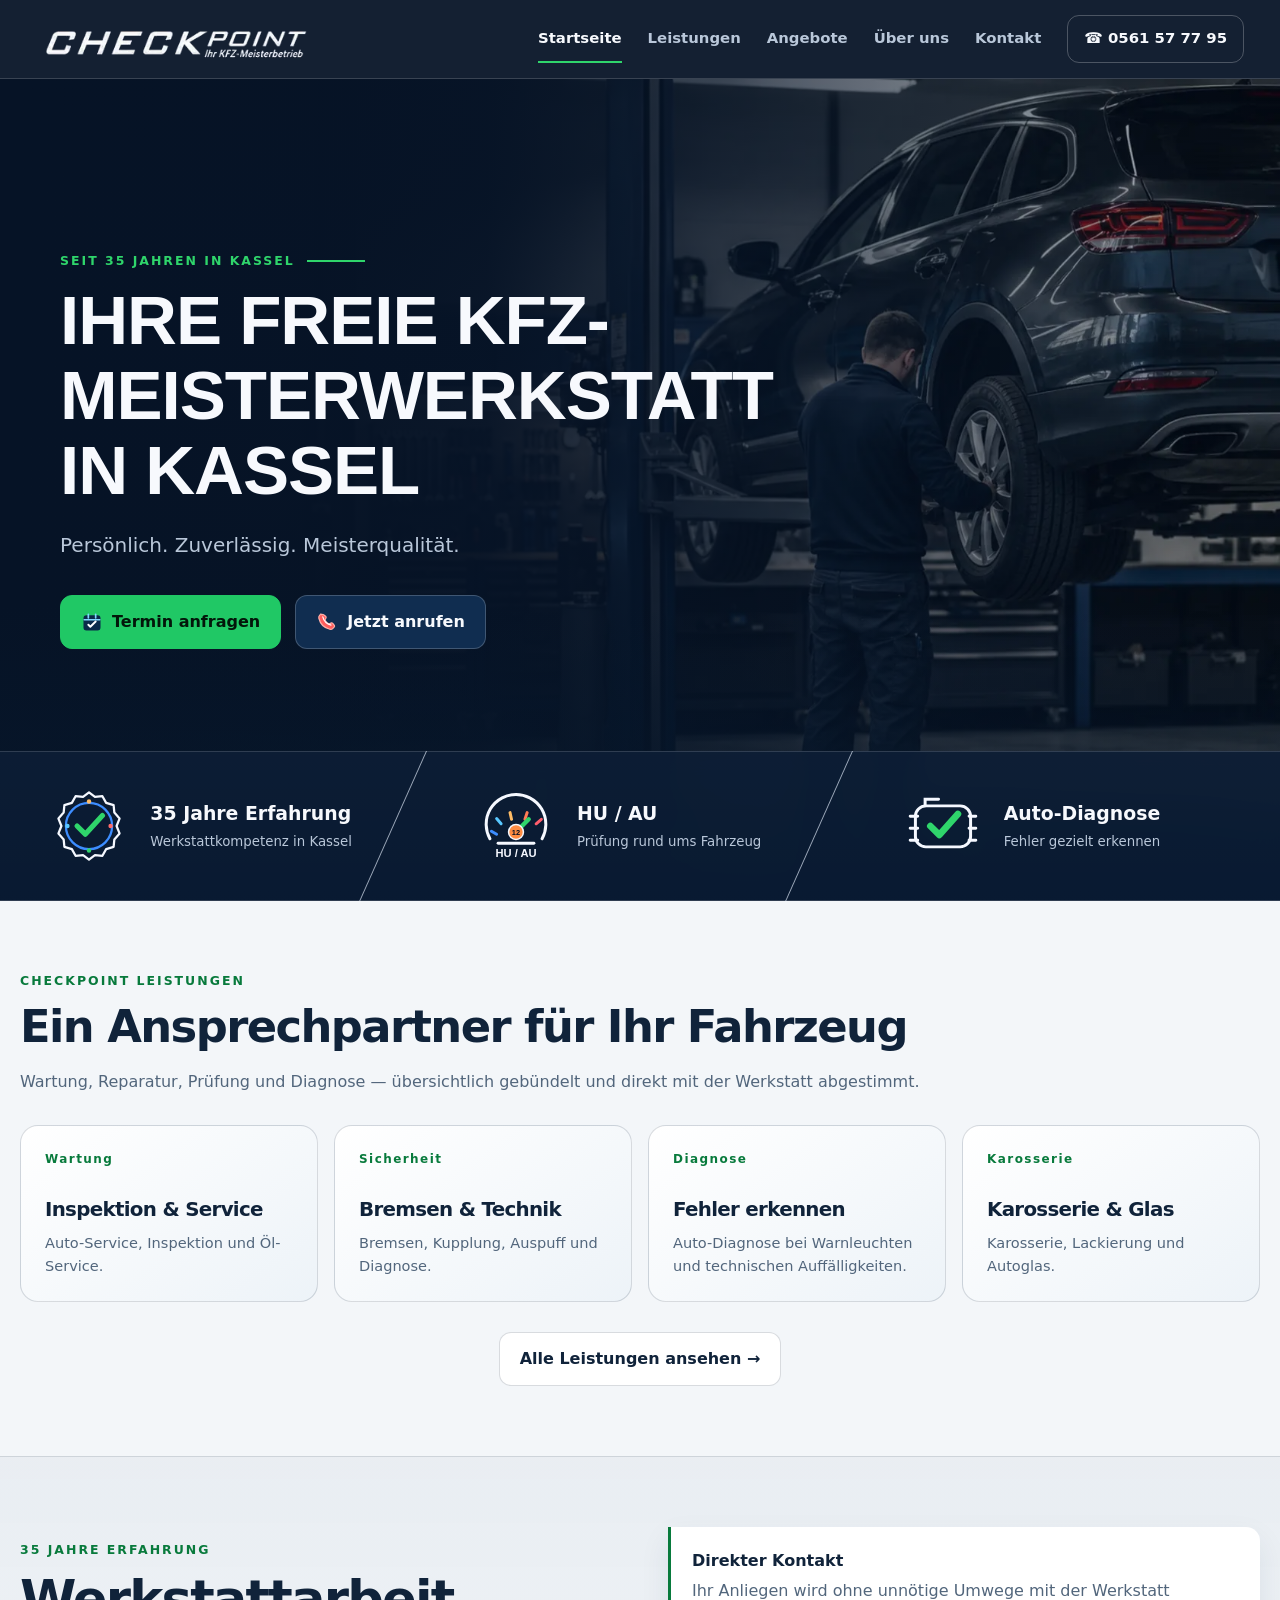
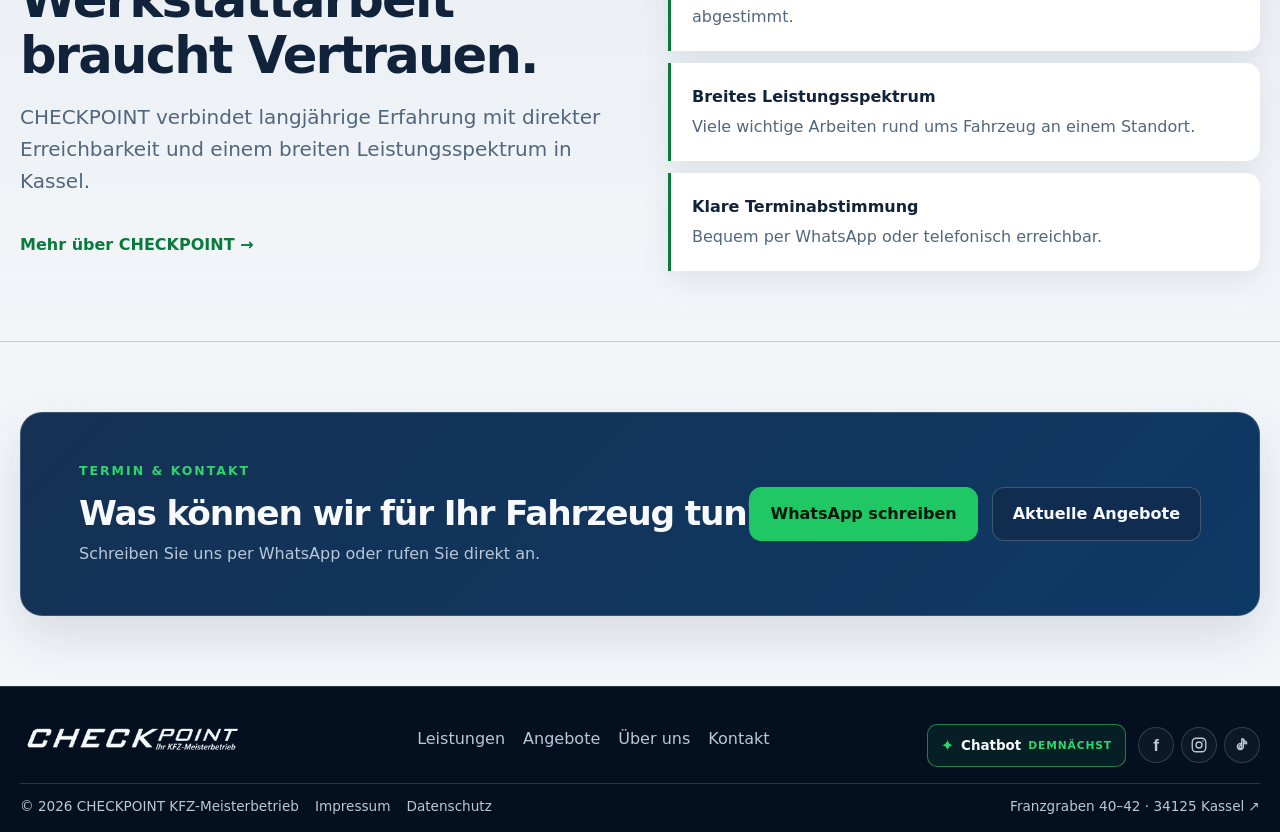
==== index.html @ 6aea0249 "Update CHECKPOINT metadata for custom domain" ====
<!doctype html>
<html lang="de">
<head>
  
  <meta charset="utf-8">
  <meta name="viewport" content="width=device-width, initial-scale=1">
  <title>CHECKPOINT KFZ-Meisterbetrieb in Kassel</title>
  <meta name="description" content="CHECKPOINT in Kassel: 35 Jahre Erfahrung, Auto-Service, Reifen-Service, Inspektion, HU/AU, Bremsen, Klima und Diagnose.">
  <meta name="theme-color" content="#061326">
  <meta property="og:title" content="CHECKPOINT – Ihr KFZ-Meisterbetrieb in Kassel">
  <meta property="og:description" content="35 Jahre Werkstatterfahrung in Kassel. Service, Reparatur, Reifen und Diagnose.">
  <meta property="og:type" content="website">
  <meta property="og:locale" content="de_DE">
  <meta property="og:url" content="https://sandro-abashishvili.de/checkpoint-kassel/">
  <meta property="og:image" content="https://sandro-abashishvili.de/checkpoint-kassel/assets/images/workshop-hero-v2.webp">
  <meta property="og:image:width" content="1920">
  <meta property="og:image:height" content="1080">
  <meta name="twitter:card" content="summary_large_image">
  <meta name="twitter:image" content="https://sandro-abashishvili.de/checkpoint-kassel/assets/images/workshop-hero-v2.webp">
  <link rel="canonical" href="https://sandro-abashishvili.de/checkpoint-kassel/">
  <link rel="icon" href="assets/images/checkpoint-mark.svg" type="image/svg+xml">
  <link rel="apple-touch-icon" href="assets/images/icon-180.png">
  <link rel="manifest" href="site.webmanifest">
  <link rel="stylesheet" href="assets/styles.css">
  <link rel="stylesheet" href="assets/refinements.css">
  <script src="assets/app.js" defer></script>
  <script type="application/ld+json">{"@context":"https://schema.org","@type":"AutoRepair","name":"CHECKPOINT KFZ-Meisterbetrieb","url":"https://sandro-abashishvili.de/checkpoint-kassel/","telephone":"+49 561 577795","email":"checkpoint-kassel@gmx.de","address":{"@type":"PostalAddress","streetAddress":"Franzgraben 40–42","postalCode":"34125","addressLocality":"Kassel","addressCountry":"DE"},"openingHoursSpecification":[{"@type":"OpeningHoursSpecification","dayOfWeek":["Monday","Tuesday","Wednesday","Thursday","Friday"],"opens":"08:30","closes":"18:00"},{"@type":"OpeningHoursSpecification","dayOfWeek":"Saturday","opens":"09:00","closes":"13:00"}]}</script>
<meta name="robots" content="noindex, nofollow"></head>
<body>
  <a class="skip-link" href="#main">Zum Inhalt springen</a>
  <header class="site-header site-header-overlay">
    <div class="container nav-shell">
      <a class="brand" href="./" aria-label="CHECKPOINT Startseite">
        <img src="assets/images/checkpoint-mark.svg" alt="" width="43" height="43">
        <span class="brand-copy"><strong>CHECKPOINT</strong><small>Ihr KFZ-Meisterbetrieb</small></span>
      </a>
      <button class="menu-toggle" type="button" aria-expanded="false" aria-controls="site-nav" aria-label="Menü öffnen"><span></span></button>
      <nav class="site-nav" id="site-nav" aria-label="Hauptnavigation">
        <a href="./" aria-current="page">Startseite</a>
        <a href="leistungen/">Leistungen</a>
        <a href="angebote/">Angebote</a>
        <a href="ueber-uns/">Über uns</a>
        <a href="kontakt/">Kontakt</a>
        <a class="nav-call" href="tel:+49561577795">☎ 0561 57 77 95</a>
      </nav>
    </div>
  </header>

  <main id="main">
    <section class="hero hero-premium">
      <div class="container hero-content">
        <p class="eyebrow">Seit 35 Jahren in Kassel</p>
        <h1><span class="hero-line">Ihre freie KFZ-</span><span class="hero-line">Meisterwerkstatt</span><span class="hero-line">in Kassel</span></h1>
        <p class="lead">Persönlich. Zuverlässig. Meisterqualität.</p>
        <div class="hero-actions">
          <a class="button button-primary" href="https://wa.me/4917680794113?text=Hallo%20CHECKPOINT%2C%20ich%20m%C3%B6chte%20einen%20Termin%20anfragen." target="_blank" rel="noopener noreferrer"><img class="button-icon" src="assets/images/icon-calendar-check.svg" alt="" width="22" height="22">Termin anfragen</a>
          <a class="button button-ghost" href="tel:+49561577795"><img class="button-icon" src="assets/images/icon-phone.svg" alt="" width="22" height="22">Jetzt anrufen</a>
        </div>
      </div>
      <div class="quick-strip" aria-label="Schnellübersicht">
        <div class="container quick-grid">
          <div class="quick-item"><span class="quick-icon"><img src="assets/images/icon-experience.svg" alt="" width="82" height="82"></span><span><strong>35 Jahre Erfahrung</strong><small>Werkstattkompetenz in Kassel</small></span></div>
          <div class="quick-item"><span class="quick-icon"><img src="assets/images/icon-hu-au.svg" alt="" width="82" height="82"></span><span><strong>HU / AU</strong><small>Prüfung rund ums Fahrzeug</small></span></div>
          <div class="quick-item"><span class="quick-icon"><img src="assets/images/icon-diagnose.svg" alt="" width="82" height="82"></span><span><strong>Auto-Diagnose</strong><small>Fehler gezielt erkennen</small></span></div>
        </div>
      </div>
    </section>

    <section class="section home-intro">
      <div class="container">
        <div class="section-head section-head-stacked">
          <div>
            <p class="eyebrow">CHECKPOINT Leistungen</p>
            <h2>Ein Ansprechpartner für Ihr Fahrzeug</h2>
            <p>Wartung, Reparatur, Prüfung und Diagnose — übersichtlich gebündelt und direkt mit der Werkstatt abgestimmt.</p>
          </div>
        </div>
        <div class="services-grid services-grid-home">
          <article class="service-card"><span class="service-number">Wartung</span><h3>Inspektion & Service</h3><p>Auto-Service, Inspektion und Öl-Service.</p></article>
          <article class="service-card"><span class="service-number">Sicherheit</span><h3>Bremsen & Technik</h3><p>Bremsen, Kupplung, Auspuff und Diagnose.</p></article>
          <article class="service-card"><span class="service-number">Diagnose</span><h3>Fehler erkennen</h3><p>Auto-Diagnose bei Warnleuchten und technischen Auffälligkeiten.</p></article>
          <article class="service-card"><span class="service-number">Karosserie</span><h3>Karosserie & Glas</h3><p>Karosserie, Lackierung und Autoglas.</p></article>
        </div>
        <div class="section-action"><a class="button" href="leistungen/">Alle Leistungen ansehen →</a></div>
      </div>
    </section>

    <section class="section section-soft">
      <div class="container home-feature">
        <div><p class="eyebrow">35 Jahre Erfahrung</p><h2>Werkstattarbeit braucht Vertrauen.</h2><p class="lead">CHECKPOINT verbindet langjährige Erfahrung mit direkter Erreichbarkeit und einem breiten Leistungsspektrum in Kassel.</p><a class="text-link" href="ueber-uns/">Mehr über CHECKPOINT →</a></div>
        <div class="values">
          <div class="value"><strong>Direkter Kontakt</strong><p>Ihr Anliegen wird ohne unnötige Umwege mit der Werkstatt abgestimmt.</p></div>
          <div class="value"><strong>Breites Leistungsspektrum</strong><p>Viele wichtige Arbeiten rund ums Fahrzeug an einem Standort.</p></div>
          <div class="value"><strong>Klare Terminabstimmung</strong><p>Bequem per WhatsApp oder telefonisch erreichbar.</p></div>
        </div>
      </div>
    </section>

    <section class="section home-cta">
      <div class="container cta-panel">
        <div><p class="eyebrow">Termin & Kontakt</p><h2>Was können wir für Ihr Fahrzeug tun?</h2><p>Schreiben Sie uns per WhatsApp oder rufen Sie direkt an.</p></div>
        <div class="hero-actions"><a class="button button-primary" href="https://wa.me/4917680794113?text=Hallo%20CHECKPOINT%2C%20ich%20m%C3%B6chte%20einen%20Termin%20anfragen." target="_blank" rel="noopener noreferrer">WhatsApp schreiben</a><a class="button" href="angebote/">Aktuelle Angebote</a></div>
      </div>
    </section>
  </main>

  <footer class="site-footer">
    <div class="container">
      <div class="footer-grid">
        <div><a class="brand" href="./"><img src="assets/images/checkpoint-mark.svg" alt="" width="43" height="43"><span class="brand-copy"><strong>CHECKPOINT</strong><small>Ihr KFZ-Meisterbetrieb</small></span></a></div>
        <div><p class="footer-title">Navigation</p><div class="footer-links"><a href="leistungen/">Leistungen</a><a href="angebote/">Angebote</a><a href="ueber-uns/">Über uns</a><a href="kontakt/">Kontakt</a></div></div>
        <div><p class="footer-title">Rechtliches</p><div class="footer-links"><a href="impressum/">Impressum</a><a href="datenschutz/">Datenschutz</a></div></div>
      </div>
      <div class="footer-bottom"><span>© <span data-year></span> CHECKPOINT KFZ-Meisterbetrieb</span><span>Franzgraben 40–42 · 34125 Kassel</span></div>
    </div>
  </footer>
</body>
</html>
---- assets/styles.css ----
@import url("v2.css");
:root {
  color-scheme: dark;
  --bg: #061326;
  --bg-soft: #0a1c35;
  --surface: #0f2747;
  --surface-2: #153154;
  --text: #f7f9fd;
  --muted: #b5c2d5;
  --line: rgba(255,255,255,.13);
  --brand: #2fd56b;
  --brand-strong: #18b951;
  --blue: #3d8dff;
  --danger: #ffbc66;
  --shadow: 0 20px 50px rgba(0,0,0,.25);
  --radius: 22px;
  --max: 1320px;
}

* { box-sizing: border-box; }
html { scroll-behavior: smooth; scroll-padding-top: 96px; }
body { margin: 0; min-width: 320px; background: var(--bg); color: var(--text); font-family: Inter, ui-sans-serif, system-ui, -apple-system, BlinkMacSystemFont, "Segoe UI", sans-serif; line-height: 1.6; }
body.menu-open { overflow: hidden; }
a { color: inherit; }
img { display: block; max-width: 100%; }
button, input, select, textarea { font: inherit; }
.skip-link { position: fixed; left: 16px; top: -80px; z-index: 100; padding: 10px 14px; background: var(--brand); color: #04130a; border-radius: 10px; font-weight: 800; }
.skip-link:focus { top: 12px; }
.container { width: min(calc(100% - 40px), var(--max)); margin-inline: auto; }
.section { padding: 70px 0; }
.section-soft { background: linear-gradient(180deg, rgba(255,255,255,.025), transparent); border-block: 1px solid var(--line); }
.eyebrow { margin: 0 0 12px; color: var(--brand); font-size: .78rem; font-weight: 850; letter-spacing: .16em; text-transform: uppercase; }
h1, h2, h3, p { margin-top: 0; }
h1, h2, h3 { line-height: 1.08; letter-spacing: -.035em; }
h1, h2, h3 { overflow-wrap: anywhere; }
h1 { max-width: 760px; margin-bottom: 22px; font-size: clamp(2.7rem, 7vw, 5.5rem); text-transform: uppercase; }
h2 { margin-bottom: 18px; font-size: clamp(2rem, 4vw, 3.5rem); }
h3 { margin-bottom: 10px; font-size: 1.24rem; }
.lead { max-width: 670px; color: var(--muted); font-size: clamp(1.06rem, 2vw, 1.25rem); }
.section-head { display: flex; justify-content: space-between; align-items: end; gap: 32px; margin-bottom: 30px; }
.section-head > p { max-width: 540px; margin-bottom: 4px; color: var(--muted); }

.site-header { position: sticky; top: 0; z-index: 50; border-bottom: 1px solid var(--line); background: rgba(6,19,38,.88); backdrop-filter: blur(18px); }
.nav-shell { min-height: 78px; display: flex; align-items: center; justify-content: space-between; gap: 28px; }
.brand { display: inline-flex; align-items: center; gap: 11px; text-decoration: none; min-width: 210px; }
.brand img { width: 43px; height: 43px; }
.brand-copy { display: grid; line-height: 1; }
.brand-copy strong { font-size: 1.24rem; font-style: italic; letter-spacing: .14em; }
.brand-copy small { margin-top: 5px; color: var(--muted); font-size: .65rem; letter-spacing: .02em; }
.site-nav { display: flex; align-items: center; gap: 26px; }
.site-nav a { position: relative; color: var(--muted); text-decoration: none; font-size: .93rem; font-weight: 700; }
.site-nav a:not(.nav-call)::after { content: ""; position: absolute; left: 0; right: 100%; bottom: -8px; height: 2px; background: var(--brand); transition: right .2s ease; }
.site-nav a:hover, .site-nav a:focus-visible { color: var(--text); }
.site-nav a:hover::after, .site-nav a:focus-visible::after { right: 0; }
.nav-call { padding: 11px 16px; border: 1px solid var(--line); border-radius: 12px; color: var(--text)!important; }
.nav-call:hover { border-color: var(--brand); }
.menu-toggle { display: none; width: 46px; height: 46px; padding: 0; border: 1px solid var(--line); border-radius: 12px; background: var(--surface); color: var(--text); cursor: pointer; }
.menu-toggle span, .menu-toggle::before, .menu-toggle::after { content: ""; display: block; width: 20px; height: 2px; margin: 5px auto; background: currentColor; transition: transform .2s ease, opacity .2s ease; }
.menu-toggle[aria-expanded="true"] span { opacity: 0; }
.menu-toggle[aria-expanded="true"]::before { transform: translateY(7px) rotate(45deg); }
.menu-toggle[aria-expanded="true"]::after { transform: translateY(-7px) rotate(-45deg); }

.hero { position: relative; min-height: calc(100vh - 78px); display: grid; align-items: center; overflow: hidden; isolation: isolate; }
.hero::before { content: ""; position: absolute; inset: 0; z-index: -2; background: linear-gradient(90deg, #061326 0%, rgba(6,19,38,.97) 38%, rgba(6,19,38,.62) 67%, rgba(6,19,38,.25)), url("images/workshop-hero-v2.webp") center right/cover no-repeat; }
.hero::after { content: ""; position: absolute; inset: auto 0 0; z-index: -1; height: 36%; background: linear-gradient(transparent, var(--bg)); }
.hero-content { padding: 80px 0 145px; }
.hero .eyebrow { display: flex; align-items: center; gap: 12px; }
.hero .eyebrow::after { content: ""; width: 58px; height: 2px; background: var(--brand); }
.hero-actions { display: flex; flex-wrap: wrap; gap: 14px; margin-top: 34px; }
.button { display: inline-flex; min-height: 51px; align-items: center; justify-content: center; gap: 9px; padding: 13px 20px; border: 1px solid var(--line); border-radius: 12px; background: var(--surface); color: var(--text); text-decoration: none; font-weight: 800; transition: transform .2s ease, border-color .2s ease, background .2s ease; }
.button:hover { transform: translateY(-2px); border-color: var(--brand); }
.button-primary { border-color: var(--brand); background: var(--brand); color: #03160a; }
.button-primary:hover { background: #45e57d; }
.quick-strip { position: absolute; left: 0; right: 0; bottom: 0; border-top: 1px solid var(--line); border-bottom: 1px solid var(--line); background: rgba(8,26,49,.9); backdrop-filter: blur(12px); }
.quick-grid { display: grid; grid-template-columns: repeat(3, 1fr); }
.quick-item { min-height: 108px; display: flex; align-items: center; gap: 16px; padding: 22px 30px; border-right: 1px solid var(--line); }
.quick-item:last-child { border: 0; }
.quick-icon { width: 44px; height: 44px; display: grid; place-items: center; flex: 0 0 auto; border-radius: 50%; background: rgba(47,213,107,.12); color: var(--brand); font-size: 1.35rem; font-weight: 900; }
.quick-item strong { display: block; }
.quick-item small { color: var(--muted); }

.services-grid { display: grid; grid-template-columns: repeat(4, 1fr); gap: 16px; }
.service-card { min-height: 170px; padding: 24px; border: 1px solid var(--line); border-radius: 18px; background: linear-gradient(145deg, rgba(255,255,255,.055), rgba(255,255,255,.018)); transition: transform .2s ease, border-color .2s ease, background .2s ease; }
.service-card:hover { transform: translateY(-4px); border-color: rgba(47,213,107,.55); background: var(--surface); }
.service-number { display: block; margin-bottom: 30px; color: var(--brand); font-size: .75rem; font-weight: 900; letter-spacing: .12em; }
.service-card p { margin: 0; color: var(--muted); font-size: .91rem; }
.service-list { display: grid; grid-template-columns: repeat(2, minmax(0,1fr)); gap: 10px 24px; margin: 30px 0 0; padding: 26px; border: 1px solid var(--line); border-radius: var(--radius); background: var(--bg-soft); list-style: none; }
.service-list li { position: relative; padding-left: 25px; }
.service-list li::before { content: "✓"; position: absolute; left: 0; color: var(--brand); font-weight: 900; }

.offer-panel { display: grid; grid-template-columns: 1.15fr .85fr; gap: 18px; }
.offer-main, .offer-side { padding: clamp(28px, 5vw, 52px); border: 1px solid var(--line); border-radius: var(--radius); }
.offer-main { background: linear-gradient(135deg, var(--surface), #0c3763); box-shadow: var(--shadow); }
.offer-side { background: var(--surface); }
.offer-side p, .offer-main p { color: var(--muted); }
.status-pill { display: inline-flex; align-items: center; gap: 8px; margin-bottom: 20px; padding: 7px 11px; border-radius: 100px; background: rgba(255,188,102,.13); color: #ffd399; font-size: .78rem; font-weight: 800; }
.status-pill::before { content: ""; width: 7px; height: 7px; border-radius: 50%; background: var(--danger); }

.about-grid, .contact-grid { display: grid; grid-template-columns: 1fr 1fr; gap: 52px; align-items: start; }
.contact-grid { gap: 28px; align-items: stretch; }
.values { display: grid; gap: 12px; }
.value { padding: 21px; border-left: 3px solid var(--brand); background: var(--surface); border-radius: 0 14px 14px 0; }
.value p { margin: 5px 0 0; color: var(--muted); }
.contact-card { position: relative; display: flex; height: 100%; flex-direction: column; padding: 34px; overflow: hidden; border: 1px solid var(--line); border-radius: var(--radius); background: radial-gradient(circle at 100% 0, rgba(47,213,107,.11), transparent 34%), var(--surface); }
.contact-card::before { content: ""; position: absolute; inset: 0 auto 0 0; width: 4px; background: linear-gradient(var(--brand), rgba(61,141,255,.8)); }
.contact-card-head { padding-bottom: 22px; border-bottom: 1px solid var(--line); }
.contact-card-head h2 { margin-bottom: 10px; font-size: clamp(1.75rem, 3vw, 2.45rem); }
.contact-card-head > p:last-child { margin-bottom: 0; color: var(--muted); }
.contact-list { display: grid; gap: 0; margin: 0; }
.contact-row { display: grid; grid-template-columns: 130px 1fr; gap: 18px; padding: 17px 0; border-bottom: 1px solid var(--line); }
.contact-row:last-child { border: 0; }
.contact-row dt { color: var(--muted); }
.contact-row dt span { display: inline-grid; width: 25px; height: 25px; margin-right: 7px; place-items: center; border-radius: 50%; background: rgba(47,213,107,.11); color: var(--brand); font-weight: 900; }
.contact-row dd { margin: 0; font-weight: 750; }
.contact-row a { text-decoration-color: rgba(47,213,107,.55); text-underline-offset: 4px; }
.contact-actions { display: flex; flex-wrap: wrap; gap: 12px; margin-top: 24px; }
.hours { display: grid; gap: 12px; margin-top: 28px; }
.contact-label { margin: 0 0 2px; color: var(--brand); font-size: .75rem; font-weight: 900; letter-spacing: .12em; text-transform: uppercase; }
.hours div { display: flex; justify-content: space-between; gap: 24px; padding-bottom: 12px; border-bottom: 1px solid var(--line); }
.map-link { min-height: 340px; height: 100%; display: grid; place-items: center; padding: 38px; border: 1px solid var(--line); border-radius: var(--radius); background: radial-gradient(circle at 70% 20%, rgba(61,141,255,.32), transparent 36%), radial-gradient(circle at 18% 82%, rgba(47,213,107,.12), transparent 30%), linear-gradient(135deg, #102a4b, #07162a); text-align: center; text-decoration: none; overflow: hidden; }
.map-link .eyebrow { margin-bottom: 26px; }
.map-link:hover { border-color: var(--brand); }
.map-pin { width: 76px; height: 76px; display: grid; place-items: center; margin: 0 auto 20px; border-radius: 50% 50% 50% 0; transform: rotate(-45deg); background: var(--brand); color: #061326; font-size: 2rem; box-shadow: 0 15px 40px rgba(47,213,107,.2); }
.map-pin span { transform: rotate(45deg); }

.site-footer { padding: 45px 0 25px; border-top: 1px solid var(--line); background: #04101f; }
.footer-grid { display: grid; grid-template-columns: 1.5fr 1fr 1fr; gap: 42px; }
.footer-title { margin-bottom: 13px; font-size: .82rem; color: var(--muted); text-transform: uppercase; letter-spacing: .12em; }
.footer-links { display: grid; gap: 9px; }
.footer-links a { color: var(--muted); text-decoration: none; }
.footer-links a:hover { color: var(--brand); }
.footer-bottom { display: flex; justify-content: space-between; gap: 20px; margin-top: 36px; padding-top: 20px; border-top: 1px solid var(--line); color: var(--muted); font-size: .85rem; }

.legal-main { min-height: 65vh; padding: 80px 0; }
.legal-copy { max-width: 760px; }
.legal-copy h1 { font-size: clamp(2.5rem, 7vw, 4.6rem); }
.legal-copy h2 { margin-top: 42px; font-size: 1.55rem; }
.legal-copy p, .legal-copy li { color: var(--muted); }
.notice { margin: 30px 0; padding: 18px 20px; border: 1px solid rgba(255,188,102,.45); border-radius: 14px; background: rgba(255,188,102,.08); color: #ffe1b8; }

@media (max-width: 980px) {
  .menu-toggle { display: block; }
  .site-nav { position: fixed; inset: 79px 0 auto; max-height: calc(100vh - 79px); overflow-y: auto; display: grid; gap: 0; padding: 18px 20px 28px; border-bottom: 1px solid var(--line); background: #07172c; transform: translateY(-130%); opacity: 0; visibility: hidden; transition: transform .24s ease, opacity .24s ease, visibility .24s; }
  .site-nav.open { transform: translateY(0); opacity: 1; visibility: visible; }
  .site-nav a { padding: 15px 6px; border-bottom: 1px solid var(--line); font-size: 1rem; }
  .site-nav a::after { display: none; }
  .nav-call { margin-top: 14px; border: 1px solid var(--brand)!important; text-align: center; }
  .hero::before { background: linear-gradient(90deg, rgba(6,19,38,.98), rgba(6,19,38,.78)), url("images/workshop-hero-v2.webp") center/cover no-repeat; }
  .services-grid { grid-template-columns: repeat(2, 1fr); }
  .about-grid, .contact-grid { grid-template-columns: 1fr; gap: 34px; }
}

@media (max-width: 720px) {
  .container { width: min(calc(100% - 28px), var(--max)); }
  .brand { min-width: 0; }
  .brand-copy small { display: none; }
  .nav-shell > .button { min-height: 44px; padding: 10px 12px; font-size: .84rem; white-space: nowrap; }
  .section { padding: 68px 0; }
  .section-head { display: block; margin-bottom: 30px; }
  .hero { min-height: auto; }
  .hero-content { padding: 72px 0 310px; }
  h1 { font-size: clamp(2.45rem, 13vw, 4rem); }
  .quick-grid { grid-template-columns: 1fr; }
  .quick-item { min-height: auto; padding: 16px 20px; border-right: 0; border-bottom: 1px solid var(--line); }
  .quick-item:last-child { border-bottom: 0; }
  .quick-icon { width: 38px; height: 38px; }
  .services-grid { grid-template-columns: 1fr; }
  .service-card { min-height: auto; }
  .service-number { margin-bottom: 20px; }
  .service-list { grid-template-columns: 1fr; }
  .offer-panel { grid-template-columns: 1fr; }
  .contact-row { grid-template-columns: 1fr; gap: 4px; }
  .contact-actions .button { width: 100%; }
  .footer-grid { grid-template-columns: 1fr; gap: 28px; }
  .footer-bottom { display: grid; }
}

@media (prefers-color-scheme: light) {
  :root {
    color-scheme: light;
    --bg: #f3f6f9;
    --bg-soft: #e8eef4;
    --surface: #ffffff;
    --surface-2: #e4edf6;
    --text: #10233a;
    --muted: #52667c;
    --line: rgba(16, 35, 58, .16);
    --brand: #087a3c;
    --brand-strong: #05632f;
    --shadow: 0 20px 48px rgba(27, 49, 72, .13);
  }

  .section-soft { background: linear-gradient(180deg, rgba(15, 58, 99, .045), transparent); }
  .site-header { background: rgba(6, 19, 38, .94); }
  .site-header .site-nav { background-color: #07172c; }
  .site-header .menu-toggle { border-color: rgba(255,255,255,.25); background: #102d50; color: #f7f9fd; }

  .site-header,
  .hero,
  .page-hero,
  .offer-main,
  .cta-panel,
  .map-link,
  .site-footer {
    --text: #f7f9fd;
    --muted: #b9c7d9;
    --line: rgba(255, 255, 255, .16);
    --surface: #0f2747;
    --surface-2: #153154;
    --brand: #2fd56b;
    --brand-strong: #18b951;
    color: var(--text);
  }

  .hero::after { background: linear-gradient(transparent, #07172b); }
  .quick-strip { background: rgba(8, 26, 49, .92); }
  .hero .button:not(.button-primary),
  .page-hero .button:not(.button-primary),
  .offer-main .button:not(.button-primary),
  .cta-panel .button:not(.button-primary),
  .map-link .button:not(.button-primary) {
    border-color: rgba(255,255,255,.2);
    background: #102d50;
    color: #f7f9fd;
  }
  .service-card { background: linear-gradient(145deg, #ffffff, #edf3f8); }
  .service-card:hover { background: #ffffff; }
  .button-primary { border-color: #20c865; background: #20c865; color: #03160a; }
  .offer-main { background: linear-gradient(135deg, #153154, #0c3763); }
  .cta-panel { background: linear-gradient(135deg, #153154, #0d3965); }
  .offer-side, .contact-card, .value { box-shadow: 0 12px 30px rgba(27, 49, 72, .08); }
  .notice { border-color: rgba(151, 92, 0, .36); background: #fff3dc; color: #6b4100; }
  .site-footer { background: #04101f; }
}

@media (prefers-reduced-motion: reduce) {
  *, *::before, *::after { scroll-behavior: auto!important; transition-duration: .01ms!important; animation-duration: .01ms!important; animation-iteration-count: 1!important; }
}

@media print {
  .site-header, .hero-actions, .quick-strip, .site-footer { display: none!important; }
  body { background: #fff; color: #111; }
  .section { padding: 30px 0; }
}
---- assets/refinements.css ----
/* Shared visual refinements for CTA panels, offers and interaction polish. */

.cta-panel {
  grid-template-columns: minmax(0, 1fr) auto;
  align-items: center;
  column-gap: clamp(28px, 4vw, 56px);
  row-gap: 22px;
  padding: clamp(32px, 4vw, 48px) clamp(34px, 5vw, 58px);
}

.cta-panel > div:first-child { max-width: none; min-width: 0; }
.cta-panel h2 { margin-bottom: 10px; font-size: clamp(2rem, 2.75vw, 2.7rem); line-height: 1.05; }
.cta-panel .eyebrow { margin-bottom: 14px; }
.cta-panel .hero-actions,
.services-cta .hero-actions { display: flex; flex-wrap: nowrap; align-items: center; justify-content: flex-end; gap: 14px; min-width: 0; margin: 0; }
.cta-panel .hero-actions .button,
.services-cta .hero-actions .button { width: auto; min-width: 190px; white-space: nowrap; }
.services-cta > div:first-child { max-width: none; min-width: 0; }

/* Stable image icons for hero actions. */
.hero-premium .button-icon { width: 22px; height: 22px; flex: 0 0 22px; display: block; object-fit: contain; }

/* Non-clickable cards should not suggest a click target. */
.services-grid-home .service-card:hover { transform: none; border-color: color-mix(in srgb, var(--brand) 24%, var(--line)); background: linear-gradient(145deg, rgba(255,255,255,.055), rgba(255,255,255,.018)); }
.service-items article:hover { z-index: auto; transform: none; background: color-mix(in srgb, var(--group-accent) 3%, transparent); box-shadow: none; }
.service-items article:hover h3 { color: inherit; }

/* Service-group accents stay in icons/headings instead of full-height side bars. */
.service-group::before { display: none !important; content: none !important; }

@media (min-width: 1200px) {
  .cta-panel h2 { white-space: nowrap; overflow-wrap: normal; font-size: clamp(2.15rem, 2.45vw, 2.6rem); }
}

.offers-showcase .offer-card:nth-child(1) .offer-icon { color: #2fd56b; border-color: rgba(47,213,107,.48); background: rgba(47,213,107,.12); box-shadow: 0 0 0 1px rgba(47,213,107,.04), 0 10px 28px rgba(47,213,107,.10); }
.offers-showcase .offer-card:nth-child(2) .offer-icon { color: #53b9ff; border-color: rgba(83,185,255,.50); background: rgba(83,185,255,.12); box-shadow: 0 0 0 1px rgba(83,185,255,.04), 0 10px 28px rgba(83,185,255,.10); }
.offers-showcase .offer-card:nth-child(3) .offer-icon { color: #ffd166; border-color: rgba(255,209,102,.50); background: rgba(255,209,102,.11); box-shadow: 0 0 0 1px rgba(255,209,102,.04), 0 10px 28px rgba(255,209,102,.09); }
.offers-showcase .offer-card:nth-child(4) .offer-icon { color: #b68cff; border-color: rgba(182,140,255,.52); background: rgba(182,140,255,.12); box-shadow: 0 0 0 1px rgba(182,140,255,.04), 0 10px 28px rgba(182,140,255,.10); }

@media (prefers-color-scheme: light) {
  .site-header .site-nav a:not(.nav-call) { background: transparent !important; box-shadow: none !important; }
  .site-header .nav-call { background: transparent !important; border-color: rgba(255,255,255,.24); box-shadow: none !important; }
  .services-grid-home .service-card:hover { background: linear-gradient(145deg, #ffffff, #edf3f8); }
  body .offers-showcase .offer-card { border-color: rgba(16,35,58,.14) !important; background: linear-gradient(145deg, #ffffff, #edf3f8) !important; color: #10233a; box-shadow: 0 12px 30px rgba(27,49,72,.08); }
  body .offers-showcase .offer-card > p:not(.eyebrow):not(.offer-benefit),
  body .offers-showcase .offer-card-footer small { color: #52667c; opacity: 1; }
  body .offers-showcase .offer-card-footer { border-top-color: rgba(16,35,58,.12); }
  body .offers-showcase .offer-card:nth-child(1) .offer-icon { color: #087a3c; border-color: rgba(8,122,60,.30); background: rgba(8,122,60,.08); }
  body .offers-showcase .offer-card:nth-child(2) .offer-icon { color: #1769aa; border-color: rgba(23,105,170,.28); background: rgba(23,105,170,.08); }
  body .offers-showcase .offer-card:nth-child(3) .offer-icon { color: #9b6b00; border-color: rgba(155,107,0,.28); background: rgba(255,193,45,.12); }
  body .offers-showcase .offer-card:nth-child(4) .offer-icon { color: #6b4bb2; border-color: rgba(107,75,178,.28); background: rgba(107,75,178,.08); }
}

/* styles.css keeps the light-theme mobile menu dark; desktop navigation stays transparent. */
@media (prefers-color-scheme: light) and (min-width: 981px) {
  body .site-header .site-nav { background: transparent !important; background-color: transparent !important; box-shadow: none !important; }
}

@media (max-width: 1199px) and (min-width: 981px) {
  .cta-panel h2 { font-size: clamp(1.9rem, 3vw, 2.25rem); }
  .cta-panel .hero-actions .button,
  .services-cta .hero-actions .button { min-width: 170px; padding-inline: 16px; }
}

@media (max-width: 980px) {
  .cta-panel,
  .services-cta { grid-template-columns: 1fr; align-items: start; }
  .cta-panel h2 { white-space: normal; overflow-wrap: normal; }
  .cta-panel .hero-actions,
  .services-cta .hero-actions { justify-content: flex-start; }
}

@media (max-width: 620px) {
  .cta-panel { padding: 26px 22px; }
  .cta-panel h2 { font-size: clamp(1.75rem, 8vw, 2.25rem); line-height: 1.08; }
  .cta-panel .hero-actions,
  .services-cta .hero-actions { width: 100%; flex-direction: column; align-items: stretch; }
  .cta-panel .hero-actions .button,
  .services-cta .hero-actions .button { width: 100%; min-width: 0; }
}
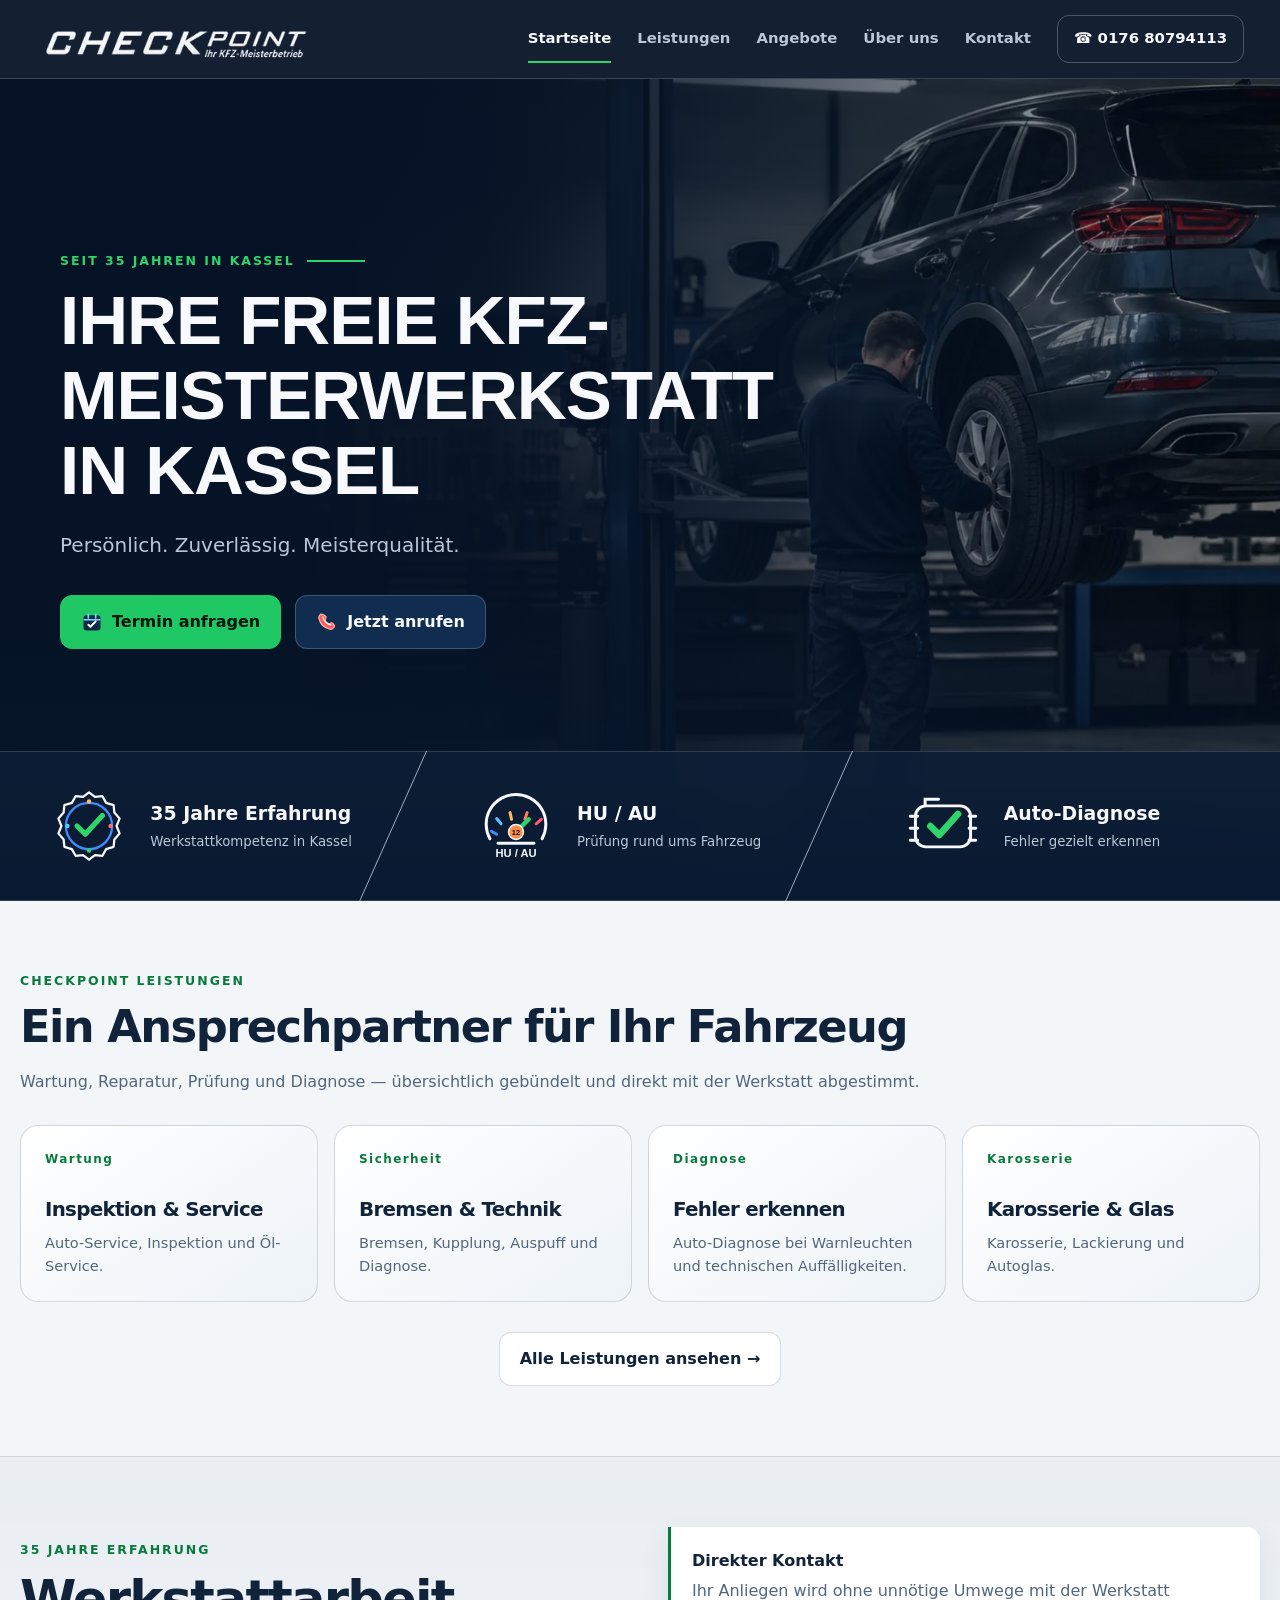
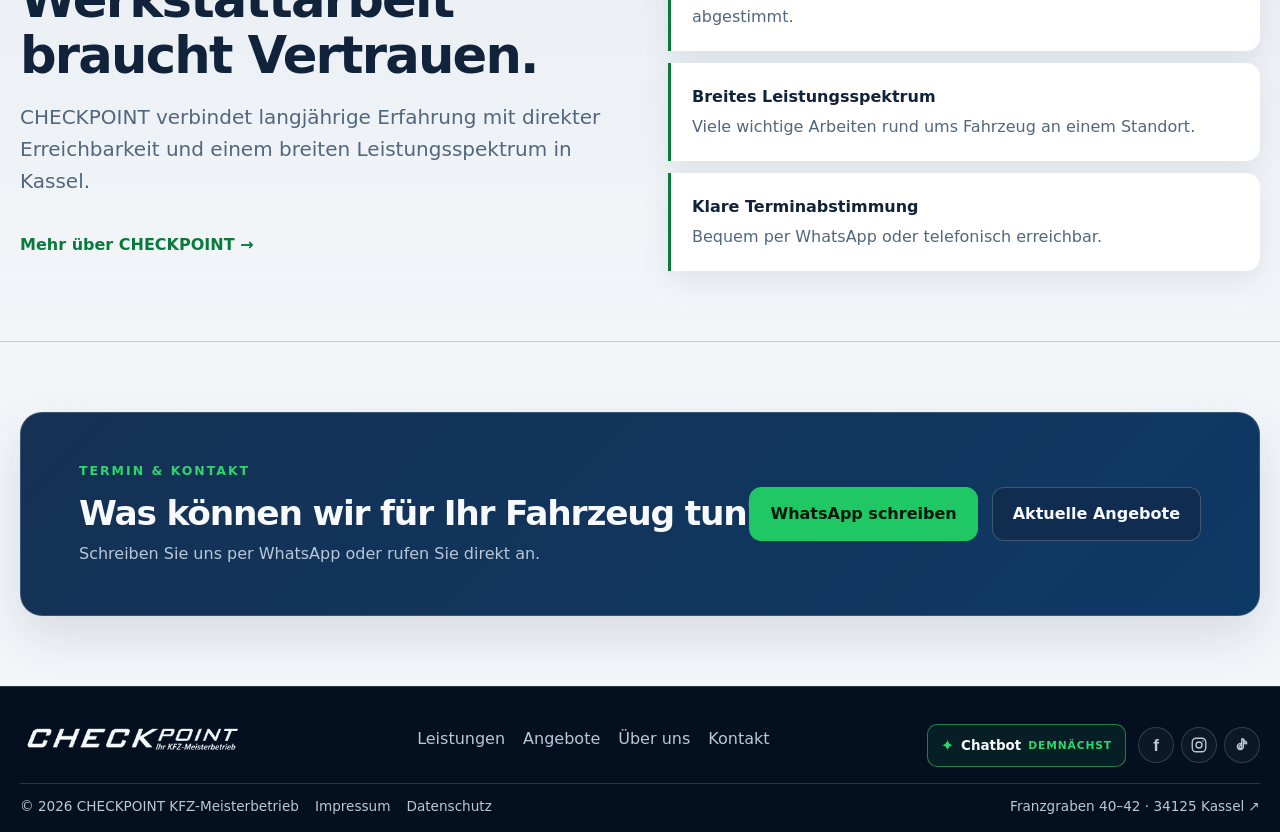
==== commit 3e8224af: "Update CHECKPOINT contact details and opening hours" ====
--- a/index.html
+++ b/index.html
@@ -12,11 +12,12 @@
   <meta property="og:type" content="website">
   <meta property="og:locale" content="de_DE">
   <meta property="og:url" content="https://sandro-abashishvili.de/checkpoint-kassel/">
-  <meta property="og:image" content="https://sandro-abashishvili.de/checkpoint-kassel/assets/images/workshop-hero-v2.webp">
-  <meta property="og:image:width" content="1920">
-  <meta property="og:image:height" content="1080">
+  <meta property="og:image" content="https://sandro-abashishvili.de/checkpoint-kassel/assets/images/social-card.webp">
+  <meta property="og:image:type" content="image/webp">
+  <meta property="og:image:width" content="1200">
+  <meta property="og:image:height" content="630">
   <meta name="twitter:card" content="summary_large_image">
-  <meta name="twitter:image" content="https://sandro-abashishvili.de/checkpoint-kassel/assets/images/workshop-hero-v2.webp">
+  <meta name="twitter:image" content="https://sandro-abashishvili.de/checkpoint-kassel/assets/images/social-card.webp">
   <link rel="canonical" href="https://sandro-abashishvili.de/checkpoint-kassel/">
   <link rel="icon" href="assets/images/checkpoint-mark.svg" type="image/svg+xml">
   <link rel="apple-touch-icon" href="assets/images/icon-180.png">
@@ -24,7 +25,7 @@
   <link rel="stylesheet" href="assets/styles.css">
   <link rel="stylesheet" href="assets/refinements.css">
   <script src="assets/app.js" defer></script>
-  <script type="application/ld+json">{"@context":"https://schema.org","@type":"AutoRepair","name":"CHECKPOINT KFZ-Meisterbetrieb","url":"https://sandro-abashishvili.de/checkpoint-kassel/","telephone":"+49 561 577795","email":"checkpoint-kassel@gmx.de","address":{"@type":"PostalAddress","streetAddress":"Franzgraben 40–42","postalCode":"34125","addressLocality":"Kassel","addressCountry":"DE"},"openingHoursSpecification":[{"@type":"OpeningHoursSpecification","dayOfWeek":["Monday","Tuesday","Wednesday","Thursday","Friday"],"opens":"08:30","closes":"18:00"},{"@type":"OpeningHoursSpecification","dayOfWeek":"Saturday","opens":"09:00","closes":"13:00"}]}</script>
+  <script type="application/ld+json">{"@context":"https://schema.org","@type":"AutoRepair","name":"CHECKPOINT KFZ-Meisterbetrieb","url":"https://sandro-abashishvili.de/checkpoint-kassel/","telephone":"+49 176 80794113","email":"checkpoint-kassel@gmx.de","address":{"@type":"PostalAddress","streetAddress":"Franzgraben 40–42","postalCode":"34125","addressLocality":"Kassel","addressCountry":"DE"},"openingHoursSpecification":[{"@type":"OpeningHoursSpecification","dayOfWeek":["Monday","Tuesday","Wednesday","Thursday","Friday"],"opens":"08:30","closes":"17:30"},{"@type":"OpeningHoursSpecification","dayOfWeek":"Saturday","opens":"09:00","closes":"13:00"}]}</script>
 <meta name="robots" content="noindex, nofollow"></head>
 <body>
   <a class="skip-link" href="#main">Zum Inhalt springen</a>
@@ -41,7 +42,7 @@
         <a href="angebote/">Angebote</a>
         <a href="ueber-uns/">Über uns</a>
         <a href="kontakt/">Kontakt</a>
-        <a class="nav-call" href="tel:+49561577795">☎ 0561 57 77 95</a>
+        <a class="nav-call" href="tel:+4917680794113">☎ 0176 80794113</a>
       </nav>
     </div>
   </header>
@@ -54,7 +55,7 @@
         <p class="lead">Persönlich. Zuverlässig. Meisterqualität.</p>
         <div class="hero-actions">
           <a class="button button-primary" href="https://wa.me/4917680794113?text=Hallo%20CHECKPOINT%2C%20ich%20m%C3%B6chte%20einen%20Termin%20anfragen." target="_blank" rel="noopener noreferrer"><img class="button-icon" src="assets/images/icon-calendar-check.svg" alt="" width="22" height="22">Termin anfragen</a>
-          <a class="button button-ghost" href="tel:+49561577795"><img class="button-icon" src="assets/images/icon-phone.svg" alt="" width="22" height="22">Jetzt anrufen</a>
+          <a class="button button-ghost" href="tel:+4917680794113"><img class="button-icon" src="assets/images/icon-phone.svg" alt="" width="22" height="22">Jetzt anrufen</a>
         </div>
       </div>
       <div class="quick-strip" aria-label="Schnellübersicht">
--- a/assets/refinements.css
+++ b/assets/refinements.css
@@ -78,3 +78,14 @@
   .cta-panel .hero-actions .button,
   .services-cta .hero-actions .button { width: 100%; min-width: 0; }
 }
+
+@media (max-width: 480px) {
+  .legal-header .nav-shell { gap: 8px; }
+  body .legal-header .brand { min-width: 0; }
+  body .legal-header .brand::before { width: 168px; height: 34px; }
+  .legal-header .nav-shell > .button {
+    min-height: 40px;
+    padding: 8px 10px;
+    font-size: .72rem;
+  }
+}
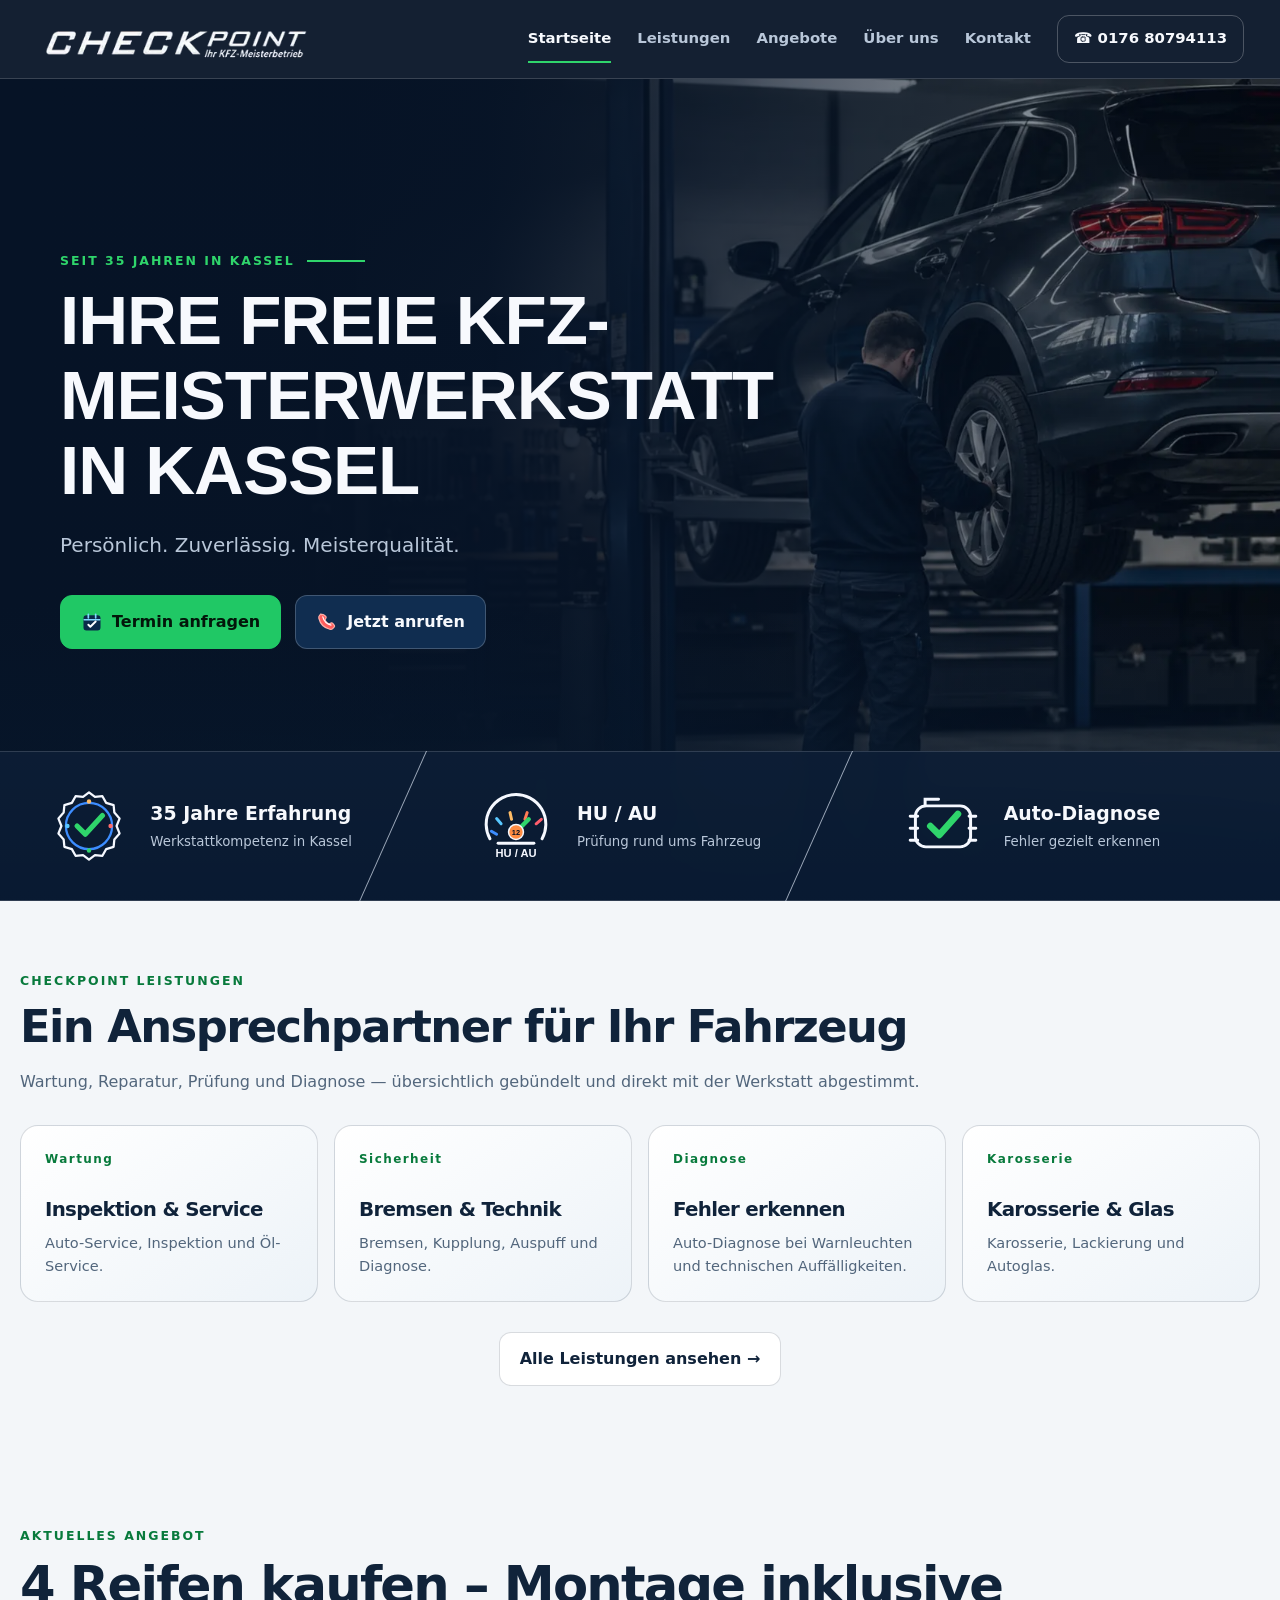
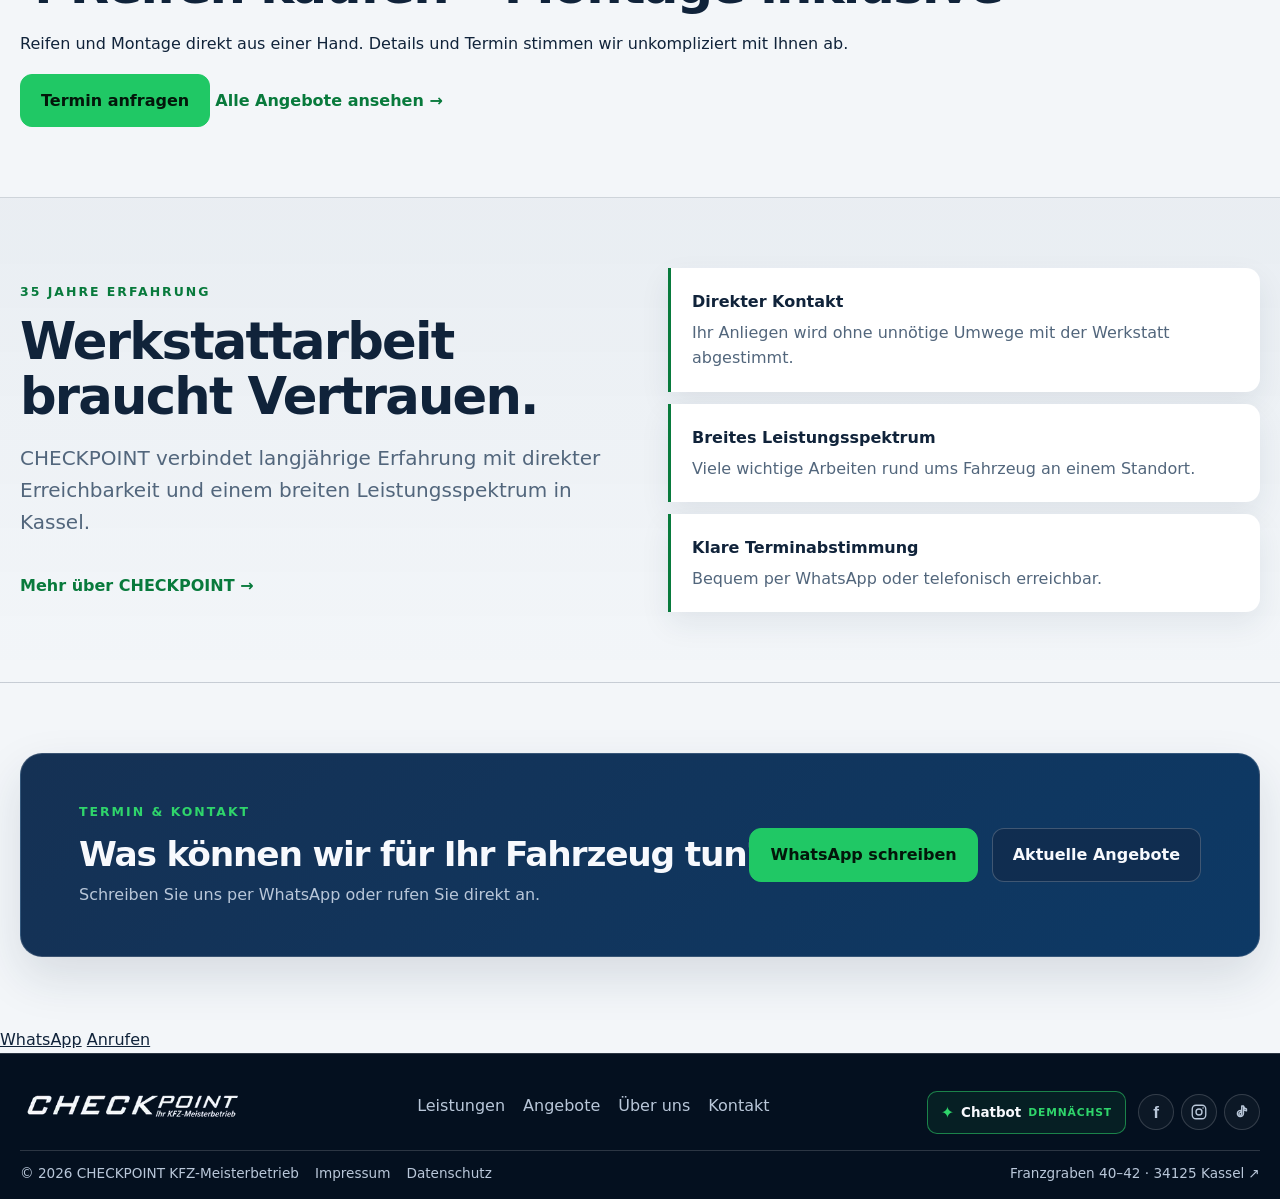
==== commit db084b62: "Polish homepage conversion flow" ====
--- a/index.html
+++ b/index.html
@@ -86,6 +86,22 @@
       </div>
     </section>
 
+    <section class="section home-offer" aria-labelledby="home-offer-title">
+      <div class="container">
+        <div class="home-offer-card">
+          <div>
+            <p class="eyebrow">Aktuelles Angebot</p>
+            <h2 id="home-offer-title">4 Reifen kaufen – Montage inklusive</h2>
+            <p>Reifen und Montage direkt aus einer Hand. Details und Termin stimmen wir unkompliziert mit Ihnen ab.</p>
+          </div>
+          <div class="home-offer-actions">
+            <a class="button button-primary" href="https://wa.me/4917680794113?text=Hallo%20CHECKPOINT%2C%20ich%20interessiere%20mich%20f%C3%BCr%20die%20Reifen-Aktion." target="_blank" rel="noopener noreferrer">Termin anfragen</a>
+            <a class="text-link" href="angebote/">Alle Angebote ansehen →</a>
+          </div>
+        </div>
+      </div>
+    </section>
+
     <section class="section section-soft">
       <div class="container home-feature">
         <div><p class="eyebrow">35 Jahre Erfahrung</p><h2>Werkstattarbeit braucht Vertrauen.</h2><p class="lead">CHECKPOINT verbindet langjährige Erfahrung mit direkter Erreichbarkeit und einem breiten Leistungsspektrum in Kassel.</p><a class="text-link" href="ueber-uns/">Mehr über CHECKPOINT →</a></div>
@@ -105,6 +121,11 @@
     </section>
   </main>
 
+  <div class="mobile-contact-bar" aria-label="Schnellkontakt">
+    <a href="https://wa.me/4917680794113?text=Hallo%20CHECKPOINT%2C%20ich%20m%C3%B6chte%20einen%20Termin%20anfragen." target="_blank" rel="noopener noreferrer">WhatsApp</a>
+    <a href="tel:+4917680794113">Anrufen</a>
+  </div>
+
   <footer class="site-footer">
     <div class="container">
       <div class="footer-grid">
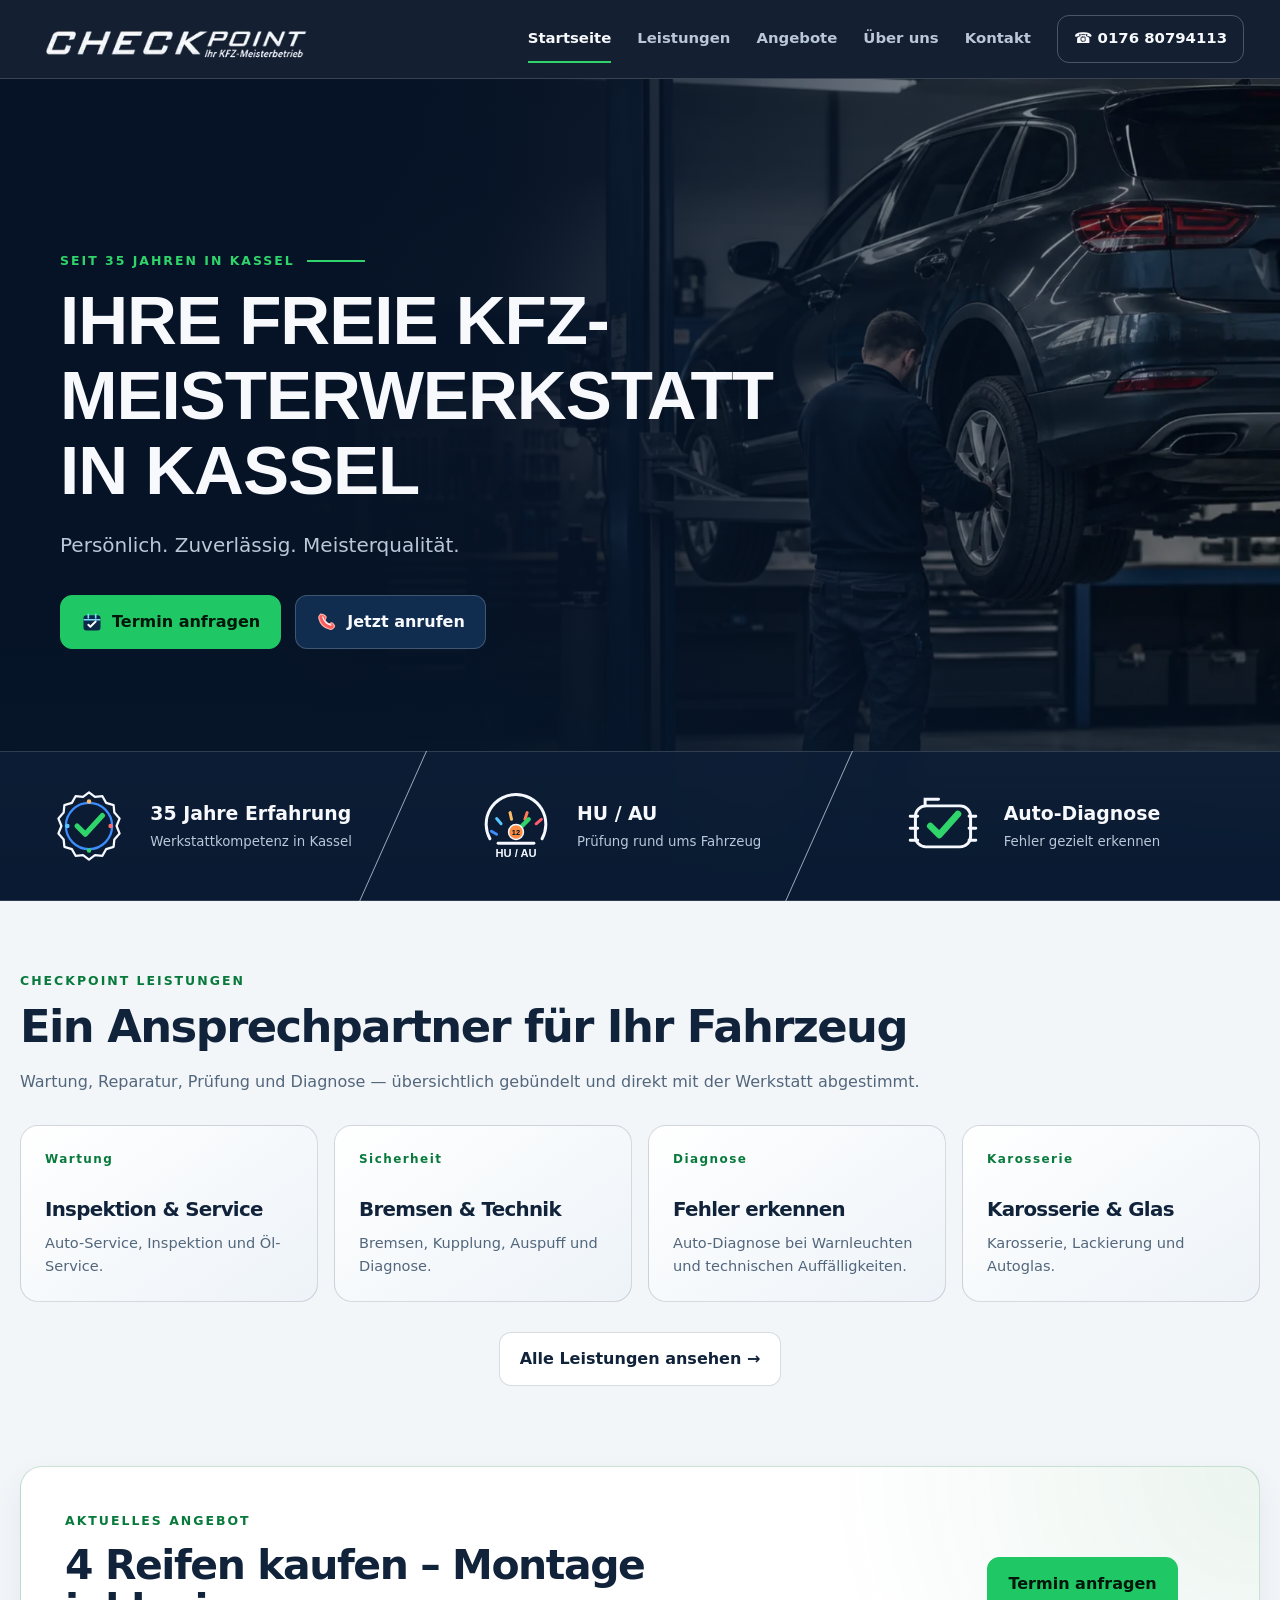
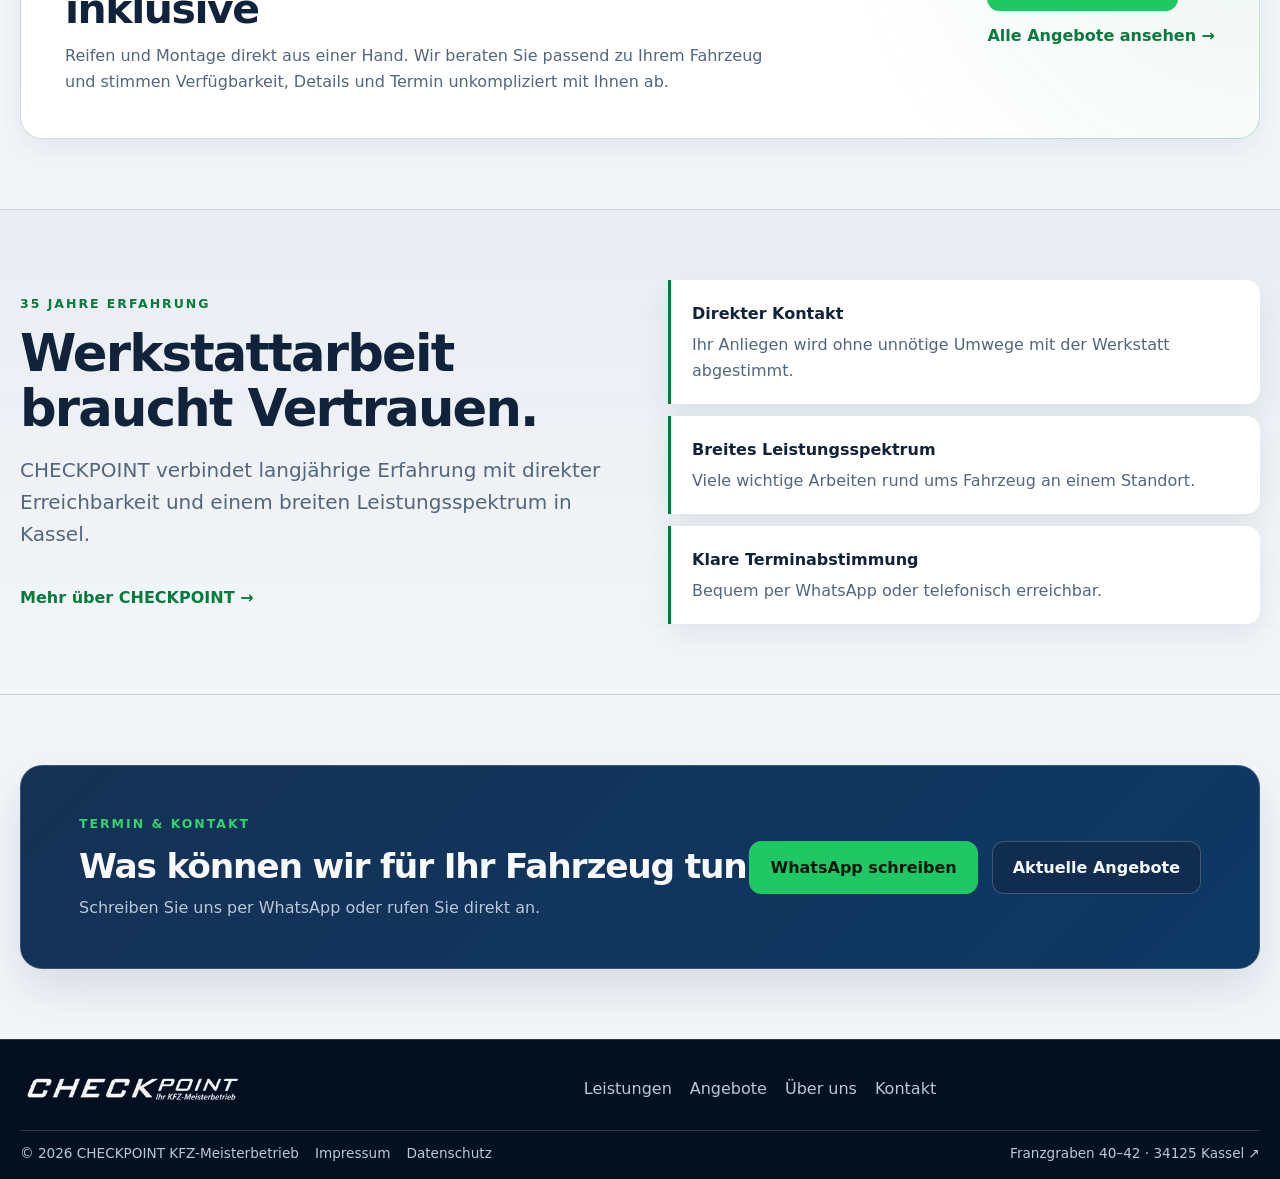
==== commit 3452c163: "Balance featured offer content" ====
--- a/index.html
+++ b/index.html
@@ -92,7 +92,7 @@
           <div>
             <p class="eyebrow">Aktuelles Angebot</p>
             <h2 id="home-offer-title">4 Reifen kaufen – Montage inklusive</h2>
-            <p>Reifen und Montage direkt aus einer Hand. Details und Termin stimmen wir unkompliziert mit Ihnen ab.</p>
+            <p>Reifen und Montage direkt aus einer Hand. Wir beraten Sie passend zu Ihrem Fahrzeug und stimmen Verfügbarkeit, Details und Termin unkompliziert mit Ihnen ab.</p>
           </div>
           <div class="home-offer-actions">
             <a class="button button-primary" href="https://wa.me/4917680794113?text=Hallo%20CHECKPOINT%2C%20ich%20interessiere%20mich%20f%C3%BCr%20die%20Reifen-Aktion." target="_blank" rel="noopener noreferrer">Termin anfragen</a>
--- a/assets/refinements.css
+++ b/assets/refinements.css
@@ -89,3 +89,70 @@
     font-size: .72rem;
   }
 }
+
+
+/* Homepage conversion polish: one featured offer, no extra visual noise. */
+.home-offer { padding-top: 10px; }
+.home-offer-card {
+  display: grid;
+  grid-template-columns: minmax(0, 1fr) auto;
+  align-items: center;
+  gap: clamp(28px, 5vw, 64px);
+  padding: clamp(28px, 4vw, 44px);
+  border: 1px solid color-mix(in srgb, var(--brand) 35%, var(--line));
+  border-radius: var(--radius);
+  background:
+    radial-gradient(circle at 100% 0, rgba(47,213,107,.12), transparent 34%),
+    linear-gradient(145deg, rgba(255,255,255,.045), rgba(255,255,255,.012));
+}
+.home-offer-card h2 { max-width: 760px; margin-bottom: 12px; font-size: clamp(1.8rem, 3.2vw, 2.8rem); }
+.home-offer-card p:last-child { max-width: 720px; margin-bottom: 0; color: var(--muted); }
+.home-offer-actions { display: grid; justify-items: start; gap: 12px; min-width: 210px; }
+.home-offer-actions .text-link { margin-top: 0; }
+
+/* Real actions only: compact mobile contact bar. */
+.mobile-contact-bar { display: none; }
+
+@media (max-width: 720px) {
+  body { padding-bottom: 68px; }
+  .home-offer { padding-top: 0; }
+  .home-offer-card { grid-template-columns: 1fr; gap: 22px; padding: 24px 20px; }
+  .home-offer-actions { width: 100%; min-width: 0; }
+  .home-offer-actions .button { width: 100%; }
+
+  .mobile-contact-bar {
+    position: fixed;
+    z-index: 60;
+    left: 10px;
+    right: 10px;
+    bottom: 10px;
+    display: grid;
+    grid-template-columns: 1.2fr .8fr;
+    gap: 8px;
+    padding: 8px;
+    border: 1px solid rgba(255,255,255,.14);
+    border-radius: 16px;
+    background: rgba(4,16,31,.94);
+    box-shadow: 0 14px 36px rgba(0,0,0,.28);
+    backdrop-filter: blur(16px);
+  }
+  .mobile-contact-bar a {
+    min-height: 44px;
+    display: grid;
+    place-items: center;
+    padding: 9px 12px;
+    border-radius: 10px;
+    text-decoration: none;
+    font-weight: 850;
+  }
+  .mobile-contact-bar a:first-child { background: var(--brand); color: #03160a; }
+  .mobile-contact-bar a:last-child { border: 1px solid rgba(255,255,255,.2); color: #f7f9fd; }
+}
+
+@media (prefers-color-scheme: light) {
+  .home-offer-card {
+    border-color: rgba(8,122,60,.22);
+    background: radial-gradient(circle at 100% 0, rgba(8,122,60,.08), transparent 34%), #fff;
+    box-shadow: 0 12px 30px rgba(27,49,72,.07);
+  }
+}
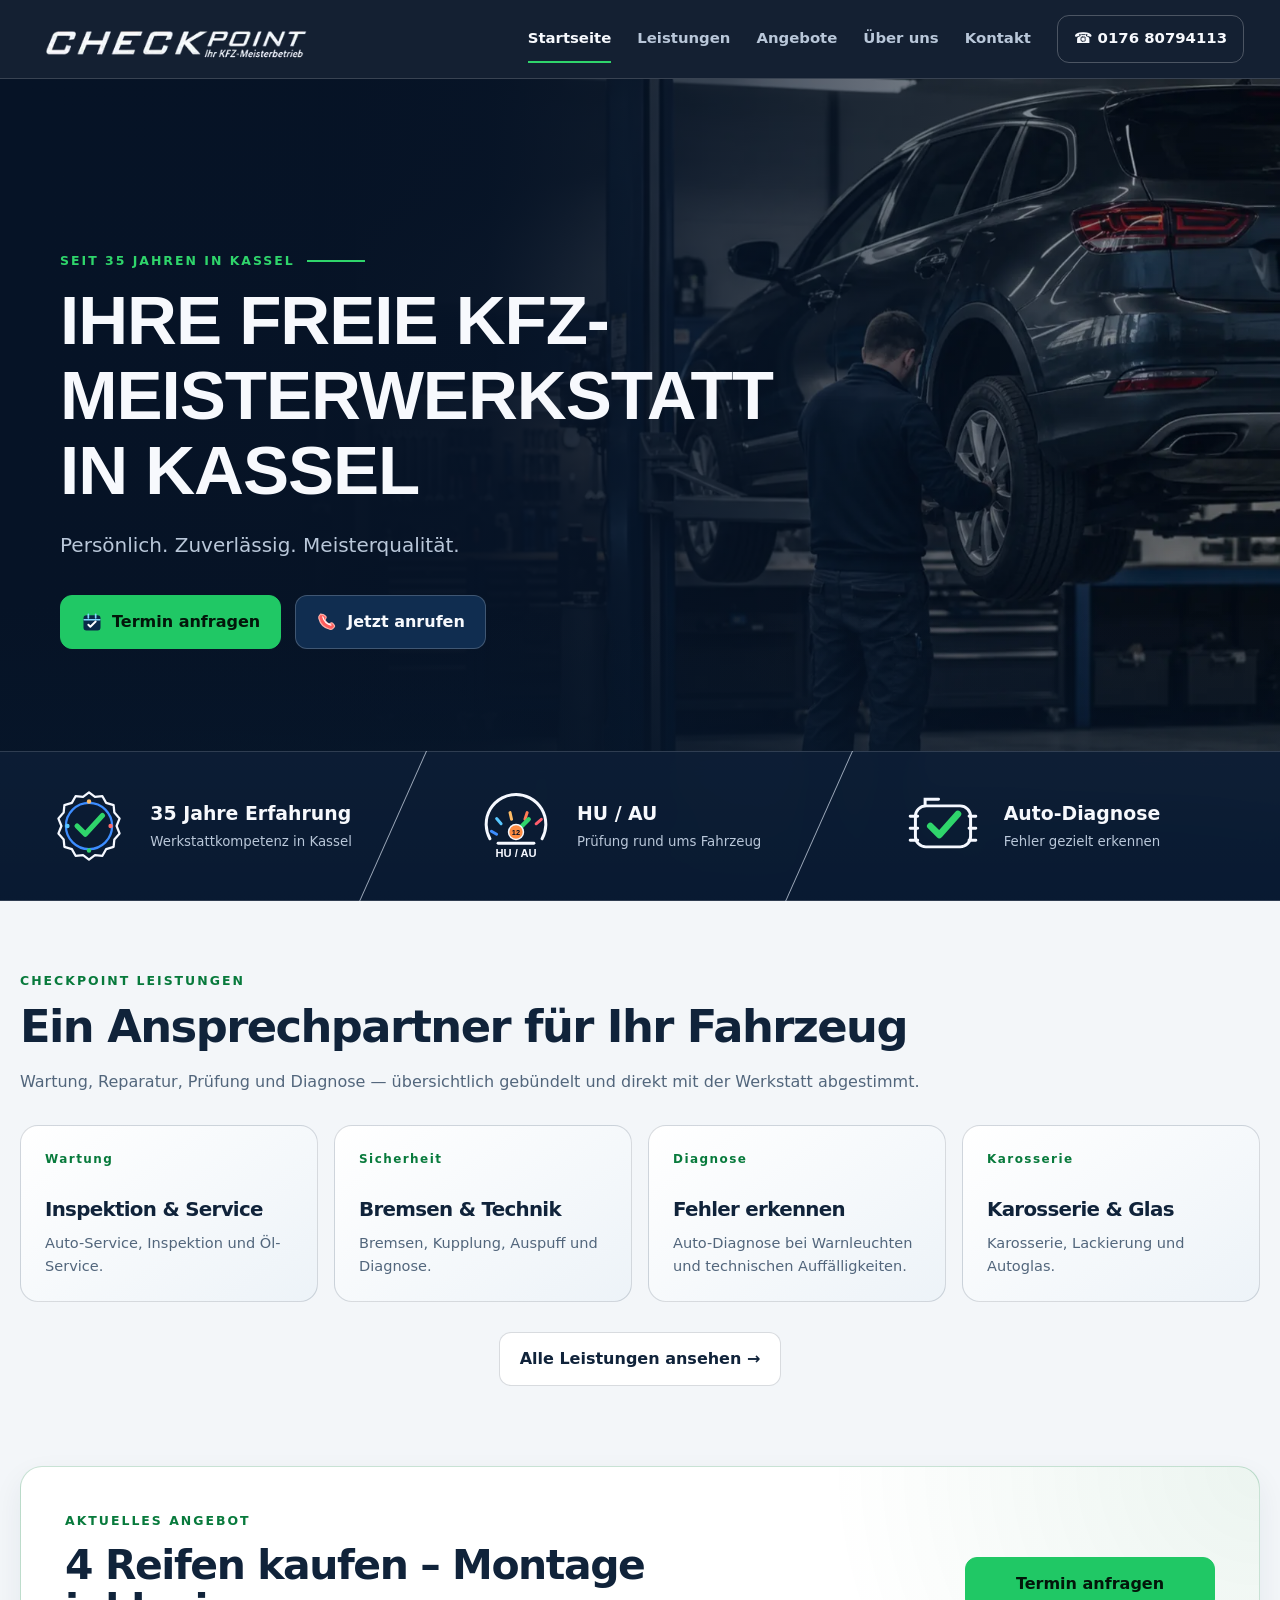
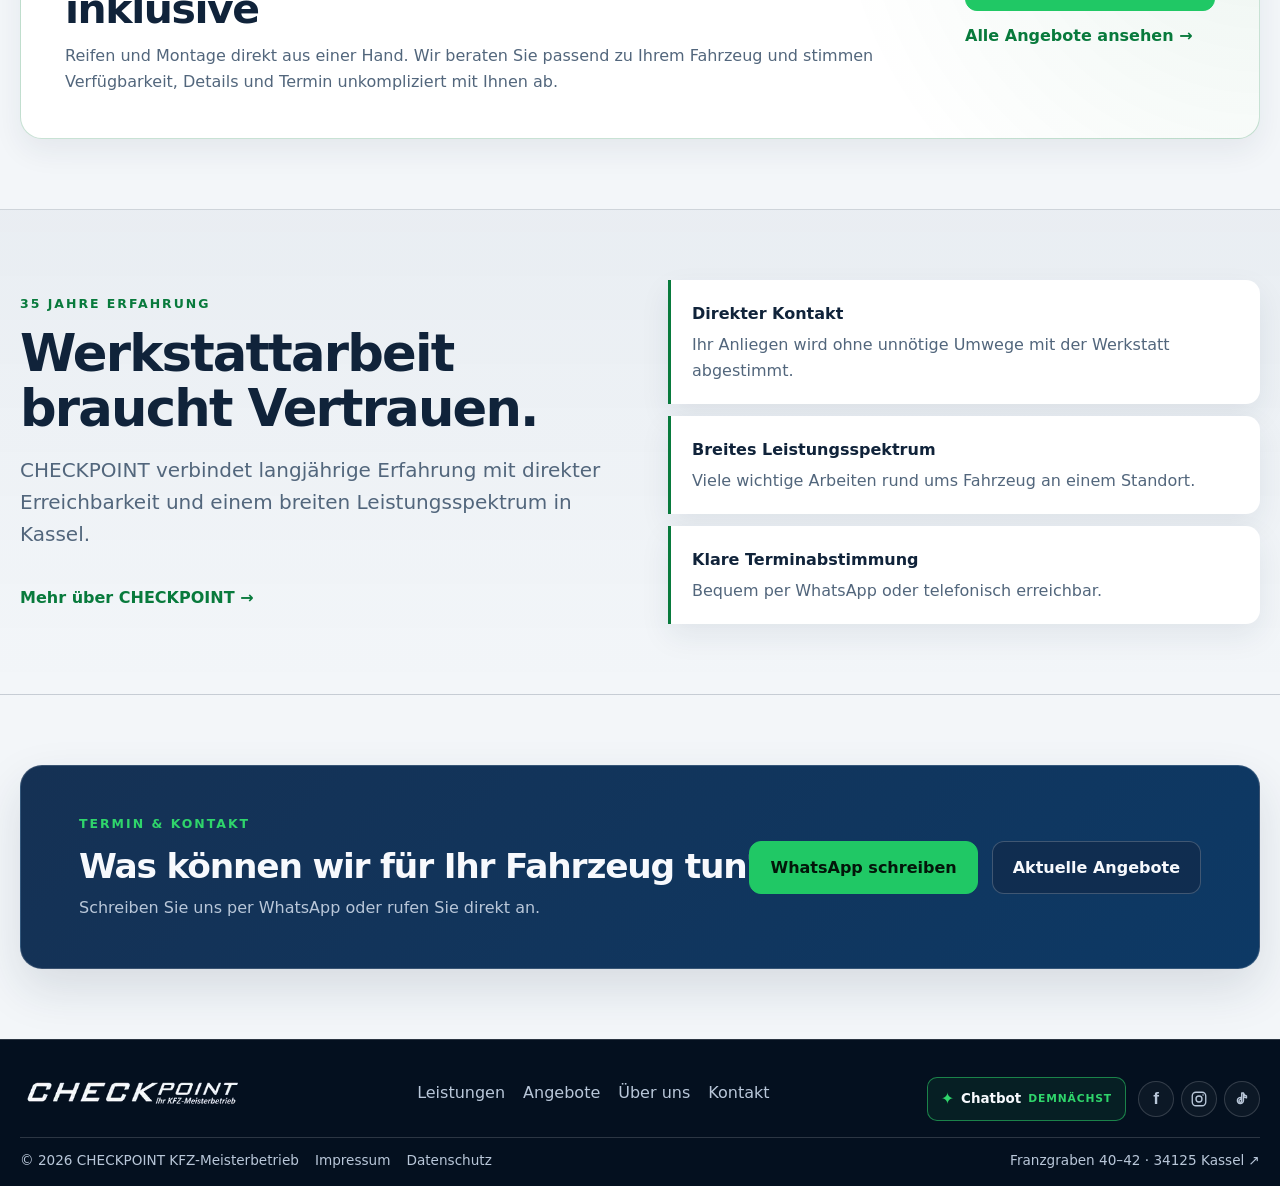
==== commit e825e29a: "Remove mobile contact bar" ====
--- a/index.html
+++ b/index.html
@@ -121,11 +121,6 @@
     </section>
   </main>
 
-  <div class="mobile-contact-bar" aria-label="Schnellkontakt">
-    <a href="https://wa.me/4917680794113?text=Hallo%20CHECKPOINT%2C%20ich%20m%C3%B6chte%20einen%20Termin%20anfragen." target="_blank" rel="noopener noreferrer">WhatsApp</a>
-    <a href="tel:+4917680794113">Anrufen</a>
-  </div>
-
   <footer class="site-footer">
     <div class="container">
       <div class="footer-grid">
--- a/assets/refinements.css
+++ b/assets/refinements.css
@@ -95,7 +95,7 @@
 .home-offer { padding-top: 10px; }
 .home-offer-card {
   display: grid;
-  grid-template-columns: minmax(0, 1fr) auto;
+  grid-template-columns: minmax(0, 1fr) minmax(220px, 250px);
   align-items: center;
   gap: clamp(28px, 5vw, 64px);
   padding: clamp(28px, 4vw, 44px);
@@ -106,8 +106,9 @@
     linear-gradient(145deg, rgba(255,255,255,.045), rgba(255,255,255,.012));
 }
 .home-offer-card h2 { max-width: 760px; margin-bottom: 12px; font-size: clamp(1.8rem, 3.2vw, 2.8rem); }
-.home-offer-card p:last-child { max-width: 720px; margin-bottom: 0; color: var(--muted); }
-.home-offer-actions { display: grid; justify-items: start; gap: 12px; min-width: 210px; }
+.home-offer-card p:last-child { max-width: 900px; margin-bottom: 0; color: var(--muted); }
+.home-offer-actions { display: grid; justify-items: stretch; gap: 12px; min-width: 0; }
+.home-offer-actions .button { width: 100%; }
 .home-offer-actions .text-link { margin-top: 0; }
 
 /* Real actions only: compact mobile contact bar. */
@@ -156,3 +157,9 @@
     box-shadow: 0 12px 30px rgba(27,49,72,.07);
   }
 }
+
+
+@media (max-width: 900px) {
+  .home-offer-card { grid-template-columns: 1fr; }
+  .home-offer-actions { width: 100%; max-width: 320px; }
+}
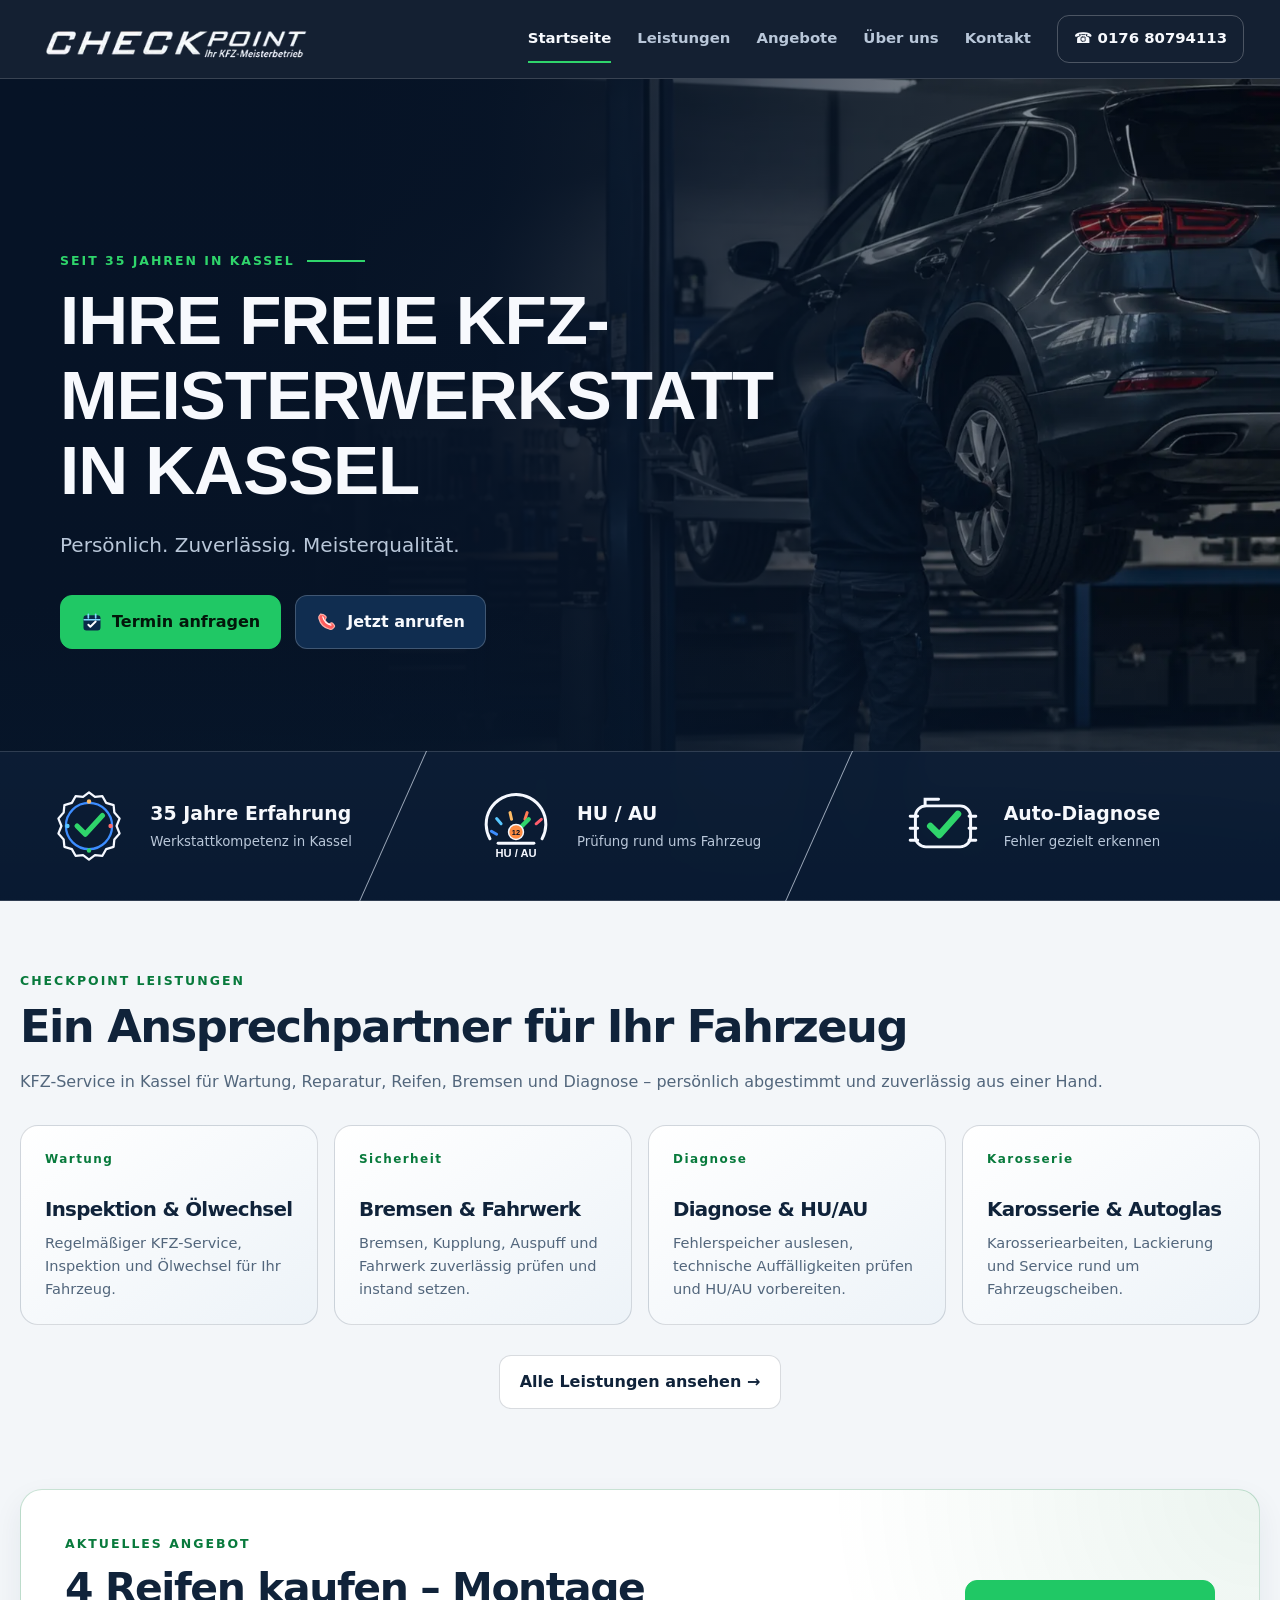
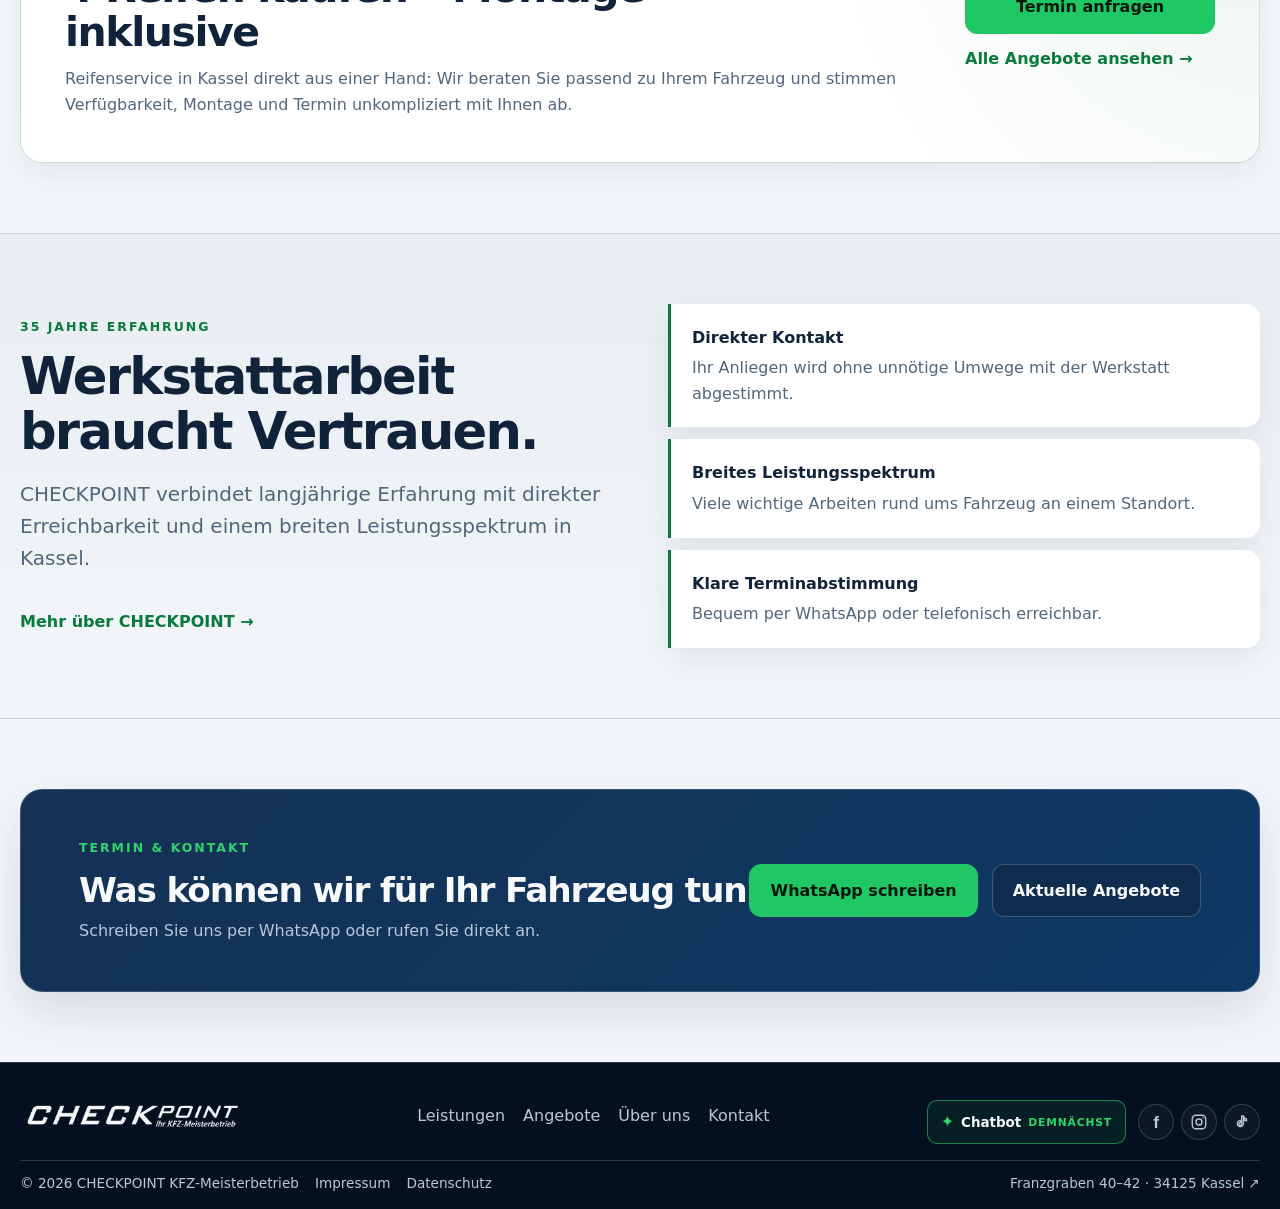
==== commit 31d19990: "Polish homepage SEO and service copy" ====
--- a/index.html
+++ b/index.html
@@ -4,11 +4,11 @@
   
   <meta charset="utf-8">
   <meta name="viewport" content="width=device-width, initial-scale=1">
-  <title>CHECKPOINT KFZ-Meisterbetrieb in Kassel</title>
-  <meta name="description" content="CHECKPOINT in Kassel: 35 Jahre Erfahrung, Auto-Service, Reifen-Service, Inspektion, HU/AU, Bremsen, Klima und Diagnose.">
+  <title>KFZ-Werkstatt in Kassel – Service & Reparatur | CHECKPOINT</title>
+  <meta name="description" content="CHECKPOINT – Ihre freie KFZ-Werkstatt in Kassel für Inspektion, Ölwechsel, Reifenservice, Bremsen, HU/AU, Diagnose, Klima, Karosserie und Autoglas.">
   <meta name="theme-color" content="#061326">
   <meta property="og:title" content="CHECKPOINT – Ihr KFZ-Meisterbetrieb in Kassel">
-  <meta property="og:description" content="35 Jahre Werkstatterfahrung in Kassel. Service, Reparatur, Reifen und Diagnose.">
+  <meta property="og:description" content="KFZ-Service und Reparatur in Kassel: Inspektion, Reifen, Bremsen, Diagnose, Klima, HU/AU und mehr bei CHECKPOINT.">
   <meta property="og:type" content="website">
   <meta property="og:locale" content="de_DE">
   <meta property="og:url" content="https://sandro-abashishvili.de/checkpoint-kassel/">
@@ -73,14 +73,14 @@
           <div>
             <p class="eyebrow">CHECKPOINT Leistungen</p>
             <h2>Ein Ansprechpartner für Ihr Fahrzeug</h2>
-            <p>Wartung, Reparatur, Prüfung und Diagnose — übersichtlich gebündelt und direkt mit der Werkstatt abgestimmt.</p>
+            <p>KFZ-Service in Kassel für Wartung, Reparatur, Reifen, Bremsen und Diagnose – persönlich abgestimmt und zuverlässig aus einer Hand.</p>
           </div>
         </div>
         <div class="services-grid services-grid-home">
-          <article class="service-card"><span class="service-number">Wartung</span><h3>Inspektion & Service</h3><p>Auto-Service, Inspektion und Öl-Service.</p></article>
-          <article class="service-card"><span class="service-number">Sicherheit</span><h3>Bremsen & Technik</h3><p>Bremsen, Kupplung, Auspuff und Diagnose.</p></article>
-          <article class="service-card"><span class="service-number">Diagnose</span><h3>Fehler erkennen</h3><p>Auto-Diagnose bei Warnleuchten und technischen Auffälligkeiten.</p></article>
-          <article class="service-card"><span class="service-number">Karosserie</span><h3>Karosserie & Glas</h3><p>Karosserie, Lackierung und Autoglas.</p></article>
+          <article class="service-card"><span class="service-number">Wartung</span><h3>Inspektion & Ölwechsel</h3><p>Regelmäßiger KFZ-Service, Inspektion und Ölwechsel für Ihr Fahrzeug.</p></article>
+          <article class="service-card"><span class="service-number">Sicherheit</span><h3>Bremsen & Fahrwerk</h3><p>Bremsen, Kupplung, Auspuff und Fahrwerk zuverlässig prüfen und instand setzen.</p></article>
+          <article class="service-card"><span class="service-number">Diagnose</span><h3>Diagnose & HU/AU</h3><p>Fehlerspeicher auslesen, technische Auffälligkeiten prüfen und HU/AU vorbereiten.</p></article>
+          <article class="service-card"><span class="service-number">Karosserie</span><h3>Karosserie & Autoglas</h3><p>Karosseriearbeiten, Lackierung und Service rund um Fahrzeugscheiben.</p></article>
         </div>
         <div class="section-action"><a class="button" href="leistungen/">Alle Leistungen ansehen →</a></div>
       </div>
@@ -92,7 +92,7 @@
           <div>
             <p class="eyebrow">Aktuelles Angebot</p>
             <h2 id="home-offer-title">4 Reifen kaufen – Montage inklusive</h2>
-            <p>Reifen und Montage direkt aus einer Hand. Wir beraten Sie passend zu Ihrem Fahrzeug und stimmen Verfügbarkeit, Details und Termin unkompliziert mit Ihnen ab.</p>
+            <p>Reifenservice in Kassel direkt aus einer Hand: Wir beraten Sie passend zu Ihrem Fahrzeug und stimmen Verfügbarkeit, Montage und Termin unkompliziert mit Ihnen ab.</p>
           </div>
           <div class="home-offer-actions">
             <a class="button button-primary" href="https://wa.me/4917680794113?text=Hallo%20CHECKPOINT%2C%20ich%20interessiere%20mich%20f%C3%BCr%20die%20Reifen-Aktion." target="_blank" rel="noopener noreferrer">Termin anfragen</a>
--- a/assets/refinements.css
+++ b/assets/refinements.css
@@ -111,45 +111,6 @@
 .home-offer-actions .button { width: 100%; }
 .home-offer-actions .text-link { margin-top: 0; }
 
-/* Real actions only: compact mobile contact bar. */
-.mobile-contact-bar { display: none; }
-
-@media (max-width: 720px) {
-  body { padding-bottom: 68px; }
-  .home-offer { padding-top: 0; }
-  .home-offer-card { grid-template-columns: 1fr; gap: 22px; padding: 24px 20px; }
-  .home-offer-actions { width: 100%; min-width: 0; }
-  .home-offer-actions .button { width: 100%; }
-
-  .mobile-contact-bar {
-    position: fixed;
-    z-index: 60;
-    left: 10px;
-    right: 10px;
-    bottom: 10px;
-    display: grid;
-    grid-template-columns: 1.2fr .8fr;
-    gap: 8px;
-    padding: 8px;
-    border: 1px solid rgba(255,255,255,.14);
-    border-radius: 16px;
-    background: rgba(4,16,31,.94);
-    box-shadow: 0 14px 36px rgba(0,0,0,.28);
-    backdrop-filter: blur(16px);
-  }
-  .mobile-contact-bar a {
-    min-height: 44px;
-    display: grid;
-    place-items: center;
-    padding: 9px 12px;
-    border-radius: 10px;
-    text-decoration: none;
-    font-weight: 850;
-  }
-  .mobile-contact-bar a:first-child { background: var(--brand); color: #03160a; }
-  .mobile-contact-bar a:last-child { border: 1px solid rgba(255,255,255,.2); color: #f7f9fd; }
-}
-
 @media (prefers-color-scheme: light) {
   .home-offer-card {
     border-color: rgba(8,122,60,.22);
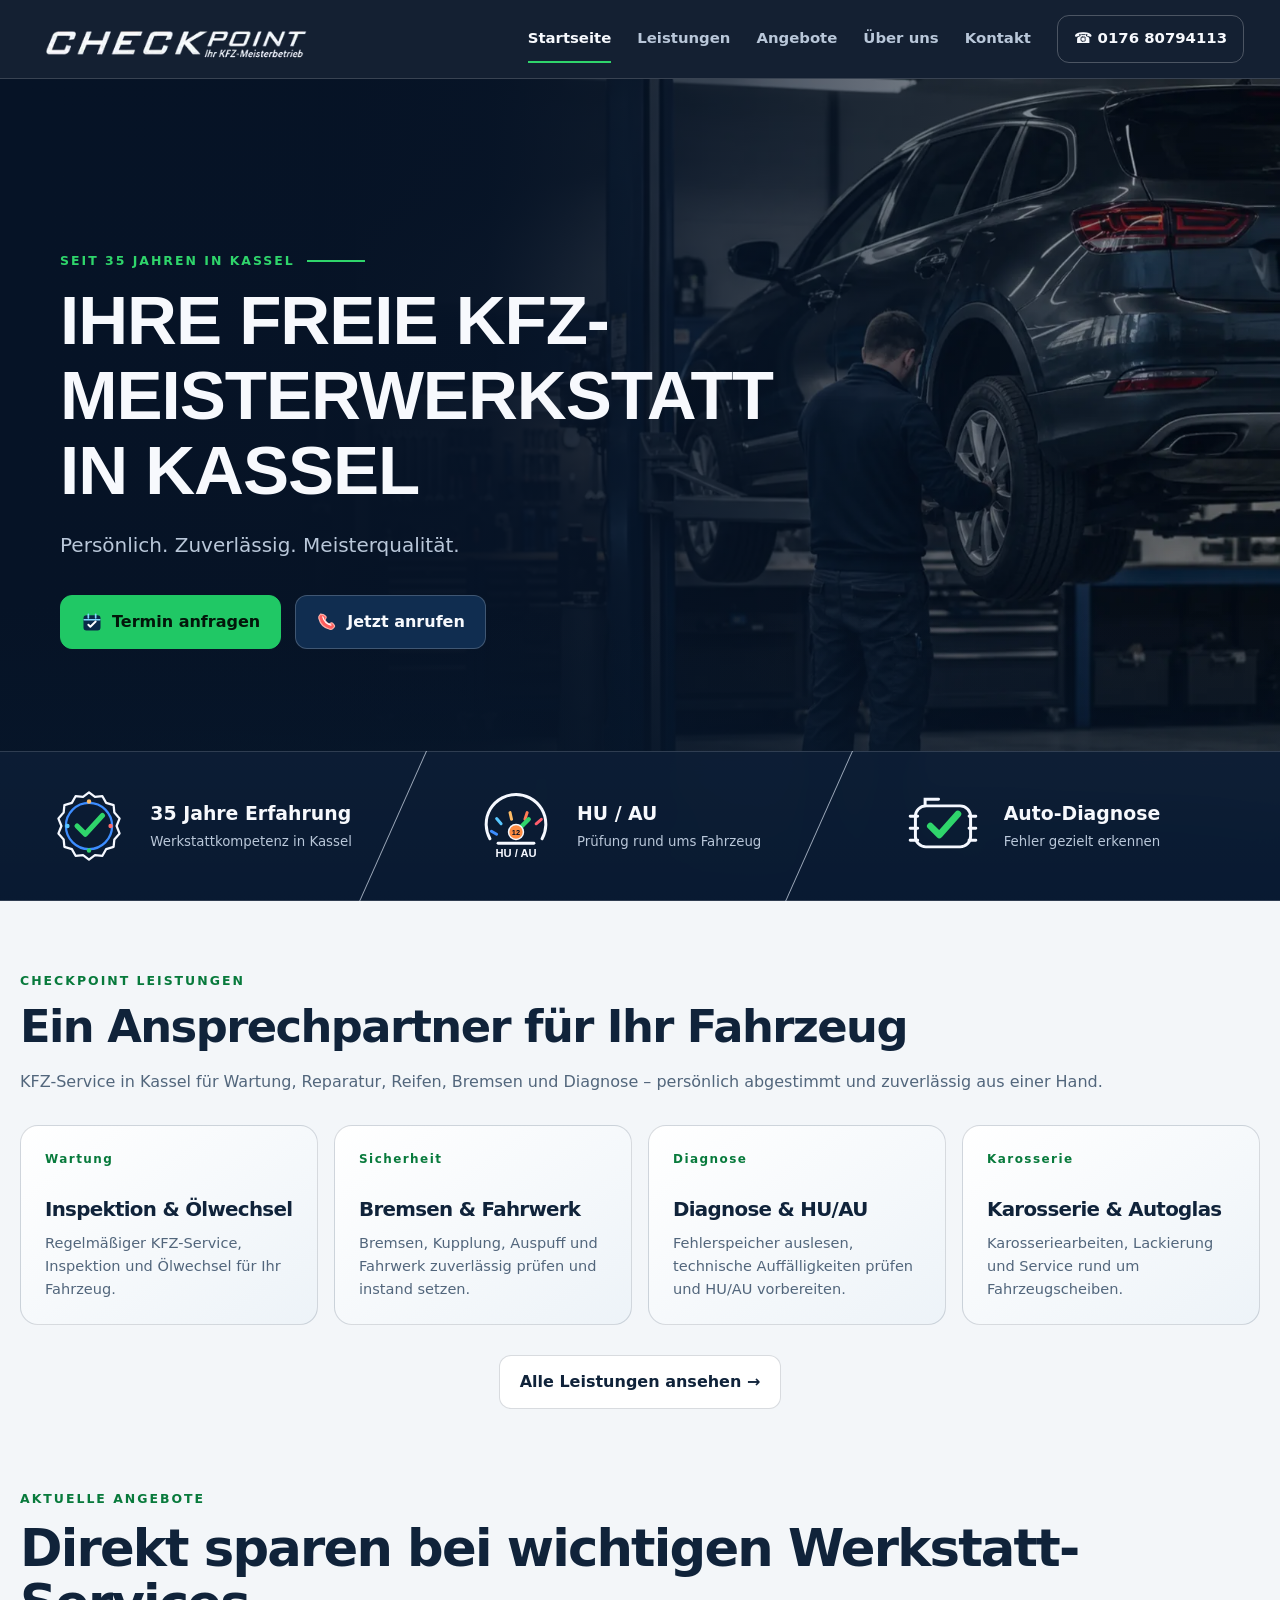
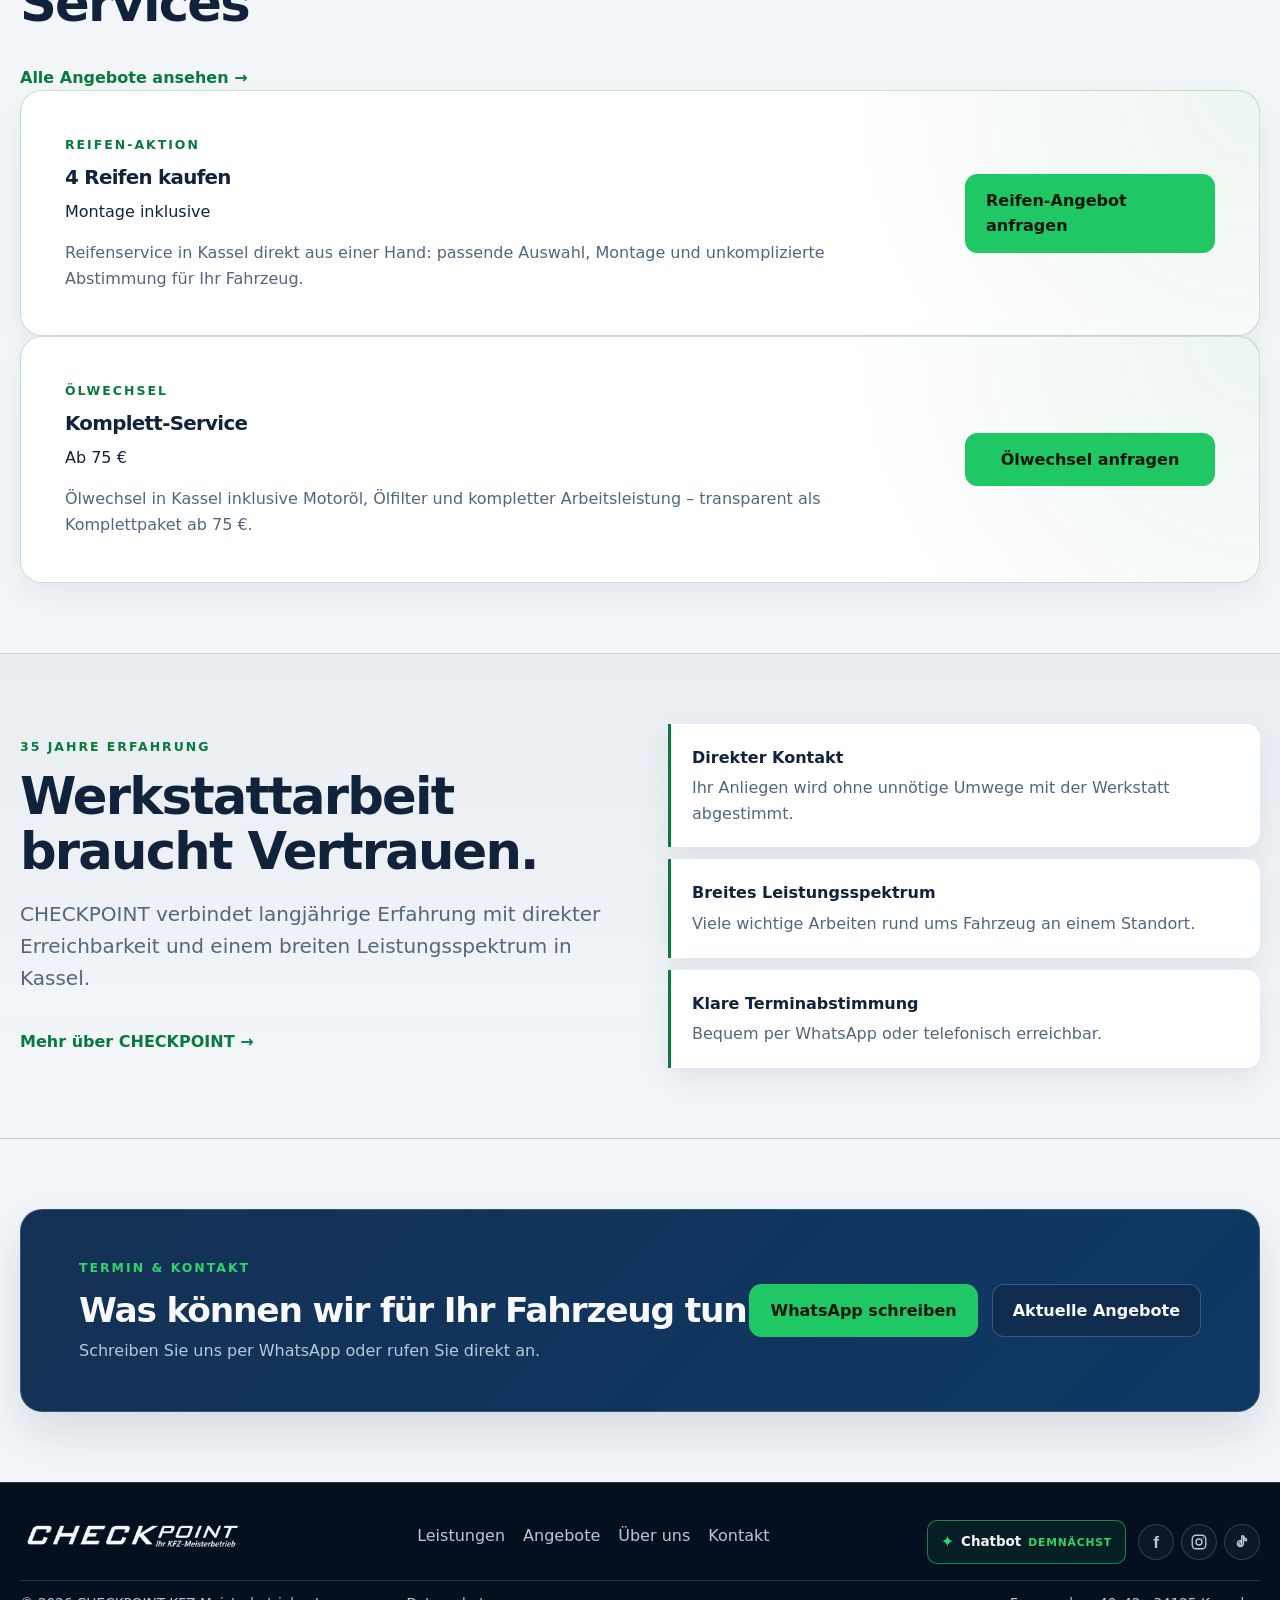
==== commit a07a6afb: "Expand homepage offers with oil change feature" ====
--- a/index.html
+++ b/index.html
@@ -88,16 +88,38 @@
 
     <section class="section home-offer" aria-labelledby="home-offer-title">
       <div class="container">
-        <div class="home-offer-card">
+        <div class="home-offer-head">
           <div>
-            <p class="eyebrow">Aktuelles Angebot</p>
-            <h2 id="home-offer-title">4 Reifen kaufen – Montage inklusive</h2>
-            <p>Reifenservice in Kassel direkt aus einer Hand: Wir beraten Sie passend zu Ihrem Fahrzeug und stimmen Verfügbarkeit, Montage und Termin unkompliziert mit Ihnen ab.</p>
+            <p class="eyebrow">Aktuelle Angebote</p>
+            <h2 id="home-offer-title">Direkt sparen bei wichtigen Werkstatt-Services</h2>
           </div>
-          <div class="home-offer-actions">
-            <a class="button button-primary" href="https://wa.me/4917680794113?text=Hallo%20CHECKPOINT%2C%20ich%20interessiere%20mich%20f%C3%BCr%20die%20Reifen-Aktion." target="_blank" rel="noopener noreferrer">Termin anfragen</a>
-            <a class="text-link" href="angebote/">Alle Angebote ansehen →</a>
-          </div>
+          <a class="text-link" href="angebote/">Alle Angebote ansehen →</a>
+        </div>
+
+        <div class="home-offer-grid">
+          <article class="home-offer-card">
+            <div class="home-offer-copy">
+              <p class="eyebrow">Reifen-Aktion</p>
+              <h3>4 Reifen kaufen</h3>
+              <p class="home-offer-benefit">Montage inklusive</p>
+              <p>Reifenservice in Kassel direkt aus einer Hand: passende Auswahl, Montage und unkomplizierte Abstimmung für Ihr Fahrzeug.</p>
+            </div>
+            <div class="home-offer-actions">
+              <a class="button button-primary" href="https://wa.me/4917680794113?text=Hallo%20CHECKPOINT%2C%20ich%20interessiere%20mich%20f%C3%BCr%20die%20Reifen-Aktion." target="_blank" rel="noopener noreferrer">Reifen-Angebot anfragen</a>
+            </div>
+          </article>
+
+          <article class="home-offer-card home-offer-card-oil">
+            <div class="home-offer-copy">
+              <p class="eyebrow">Ölwechsel</p>
+              <h3>Komplett-Service</h3>
+              <p class="home-offer-benefit">Ab 75 €</p>
+              <p>Ölwechsel in Kassel inklusive Motoröl, Ölfilter und kompletter Arbeitsleistung – transparent als Komplettpaket ab 75 €.</p>
+            </div>
+            <div class="home-offer-actions">
+              <a class="button button-primary" href="https://wa.me/4917680794113?text=Hallo%20CHECKPOINT%2C%20ich%20interessiere%20mich%20f%C3%BCr%20den%20%C3%96lwechsel%20ab%2075%20Euro." target="_blank" rel="noopener noreferrer">Ölwechsel anfragen</a>
+            </div>
+          </article>
         </div>
       </div>
     </section>
